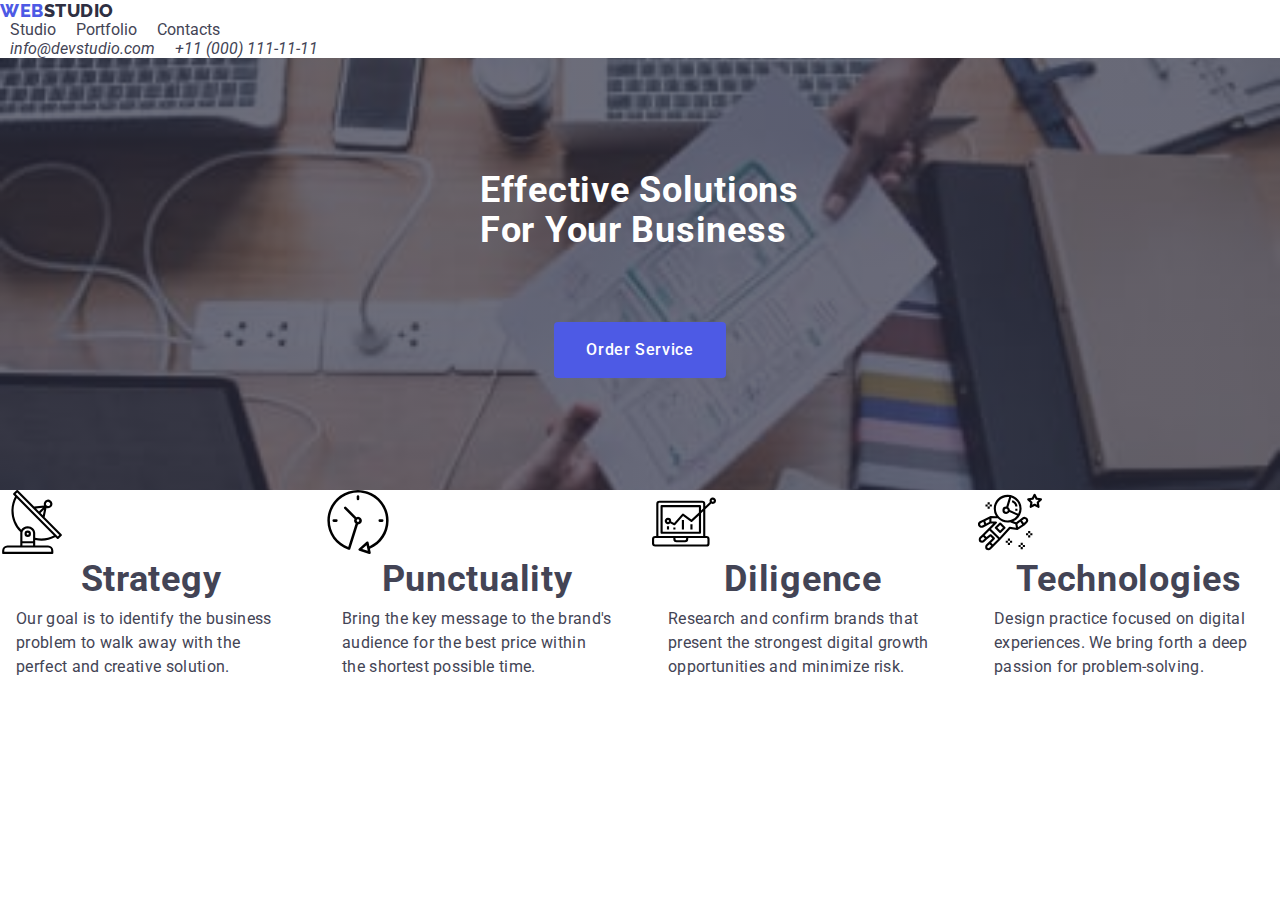
==== index.html @ 2fedc330 "done 2 sections + menu" ====
<!DOCTYPE html>
<html lang="en">
  <head>
    <meta charset="UTF-8" />
    <meta name="viewport" content="width=device-width, initial-scale=1.0" />
    <title>Web Studio</title>
    <link rel="preconnect" href="https://fonts.googleapis.com" />
    <link rel="preconnect" href="https://fonts.gstatic.com" crossorigin />
    <link
      href="https://fonts.googleapis.com/css2?family=Raleway:wght@800&family=Roboto:wght@400;500;700;900&display=swap"
      rel="stylesheet"
    />
    <link
      rel="stylesheet"
      href="https://cdn.jsdelivr.net/npm/modern-normalize@2.0.0/modern-normalize.min.css"
    />
    <link rel="stylesheet" href="./css/styles.css" />
  </head>
  <body>
    <!-- ###### -->
    <!-- HEADER -->
    <!-- ###### -->
    <header class="main-header">
      <div class="container header-container">
        <nav class="main-navigation">
          <a href="./index.html" class="logo link"
            >Web<span class="logo-black">Studio</span></a
          >
          <button
            class="menu-toggle js-open-menu burger-btn"
            aria-expanded="false"
            aria-controls="mobile-menu"
          >
            <svg
              width="24"
              height="24"
              fill="currentColor"
              viewBox="0 0 20 20"
              xmlns="http://www.w3.org/2000/svg"
            >
              <path
                fill-rule="evenodd"
                d="M3 5a1 1 0 011-1h12a1 1 0 110 2H4a1 1 0 01-1-1zM3 10a1 1 0 011-1h12a1 1 0 110 2H4a1 1 0 01-1-1zM3 15a1 1 0 011-1h12a1 1 0 110 2H4a1 1 0 01-1-1z"
                clip-rule="evenodd"
              ></path>
            </svg>
          </button>
          <ul class="list menu">
            <li>
              <a class="nav-item link p-style current-page" href="./index.html"
                >Studio</a
              >
            </li>
            <li>
              <a class="nav-item link p-style" href="./portfolio.html"
                >Portfolio</a
              >
            </li>
            <li><a class="nav-item link p-style" href="">Contacts</a></li>
          </ul>
        </nav>
        <address class="nav-address">
          <ul class="list p-style menu">
            <li>
              <a class="link address-item" href="mailto:info@devstudio.com"
                >info@devstudio.com</a
              >
            </li>
            <li>
              <a class="link address-item" href="tel:+110001111111"
                >+11 (000) 111-11-11</a
              >
            </li>
          </ul>
        </address>
      </div>
    </header>
    <!-- #### -->
    <!-- MAIN -->
    <!-- #### -->
    <main>
      <!-- ############ -->
      <!-- HERO SECTION -->
      <!-- ############ -->
      <section class="header-main hero">
        <div class="container">
          <h1 class="main-title">Effective Solutions for Your Business</h1>
          <button class="main-btn" type="button" data-modal-open>
            Order Service
          </button>
        </div>
      </section>
      <!-- ######### -->
      <!-- FEAUTURES -->
      <!-- ######### -->
      <section class="main-description">
        <div class="container">
          <h2 class="visually-hidden">Features</h2>
          <ul class="cards-main list">
            <li class="card-main">
              <div class="main-icon">
                <svg width="64" height="64">
                  <use href="./images/icons.svg#antenna"></use>
                </svg>
              </div>
              <h3 class="card-main-title">Strategy</h3>
              <p class="p-style card-main-description">
                Our goal is to identify the business problem to walk away with
                the perfect and creative solution.
              </p>
            </li>
            <li class="card-main">
              <div class="main-icon">
                <svg width="64" height="64">
                  <use href="./images/icons.svg#clock"></use>
                </svg>
              </div>
              <h3 class="card-main-title">Punctuality</h3>
              <p class="p-style card-main-description">
                Bring the key message to the brand's audience for the best price
                within the shortest possible time.
              </p>
            </li>
            <li class="card-main">
              <div class="main-icon">
                <svg width="64" height="64">
                  <use href="./images/icons.svg#diagram"></use>
                </svg>
              </div>
              <h3 class="card-main-title">Diligence</h3>
              <p class="p-style card-main-description">
                Research and confirm brands that present the strongest digital
                growth opportunities and minimize risk.
              </p>
            </li>
            <li class="card-main">
              <div class="main-icon">
                <svg width="64" height="64">
                  <use href="./images/icons.svg#astronaut"></use>
                </svg>
              </div>
              <h3 class="card-main-title">Technologies</h3>
              <p class="p-style card-main-description">
                Design practice focused on digital experiences. We bring forth a
                deep passion for problem-solving.
              </p>
            </li>
          </ul>
        </div>
      </section>
    </main>
    <!-- ###################### -->
    <!-- Burger menu for phones -->
    <!-- ###################### -->
    <div class="menu-container js-menu-container" id="mobile-menu">
      <button class="menu-toggle js-close-menu burger-close-btn">
        <svg
          fill="currentColor"
          viewBox="0 0 20 20"
          xmlns="http://www.w3.org/2000/svg"
          width="12"
          height="12"
        >
          <path
            fill-rule="evenodd"
            d="M4.293 4.293a1 1 0 011.414 0L10 8.586l4.293-4.293a1 1 0 111.414 1.414L11.414 10l4.293 4.293a1 1 0 01-1.414 1.414L10 11.414l-4.293 4.293a1 1 0 01-1.414-1.414L8.586 10 4.293 5.707a1 1 0 010-1.414z"
            clip-rule="evenodd"
          ></path>
        </svg>
      </button>
      <ul class="mobile-menu list">
        <li><a href="./index.html" class="link active menu-link">Studio</a></li>
        <li><a href="./portfolio.html" class="link menu-link">Portfolio</a></li>
        <li><a href="#" class="link menu-link">Contacts</a></li>
      </ul>
      <div class="menu-footer">
        <address class="menu-address">
          <ul class="list menu-address-list">
            <li>
              <a href="tel:+110001111111" class="link menu-address-phone"
                >+11 (000) 111-11-11</a
              >
            </li>
            <li>
              <a href="mailto:info@devstudio.com" class="link menu-address-mail"
                >info@devstudio.com</a
              >
            </li>
          </ul>
        </address>
        <ul class="list menu-icons-list">
          <li class="menu-icon-li">
            <a class="link menu-icon" href="#">
              <svg width="24" height="24" class="person-icon-svg">
                <use href="./images/icons.svg#instagram"></use>
              </svg>
            </a>
          </li>
          <li class="menu-icon-li">
            <a class="link menu-icon" href="#">
              <svg width="24" height="24" class="person-icon-svg">
                <use href="./images/icons.svg#twitter"></use>
              </svg>
            </a>
          </li>
          <li class="menu-icon-li">
            <a class="link menu-icon" href="#">
              <svg width="24" height="24" class="person-icon-svg">
                <use href="./images/icons.svg#facebook"></use>
              </svg>
            </a>
          </li>
          <li class="menu-icon-li">
            <a class="link menu-icon" href="#">
              <svg width="24" height="24" class="person-icon-svg">
                <use href="./images/icons.svg#linkedin"></use>
              </svg>
            </a>
          </li>
        </ul>
      </div>
    </div>
    <script src="./modal.js"></script>
    <script defer src="./menu.js"></script>
  </body>
</html>
---- css/styles.css ----
:root {
    --text: #434455;
    --modal-overlay: rgba(46, 47, 66, 0.40);
    --pressed-state: #404BBF;
    --dark: #2E2F42;
    --hero-background: rgba(46, 47, 66, 0.70);
    --primary-brand: #4D5AE5;
    --light: #F4F4FD;
    --accent: #E7E9FC;
    --white-background: #fff;
    --subtle-text: #8E8F99;
    --success: #31d0aa;
    --modal-background: #FCFCFC;
}

.visually-hidden {
    position: absolute;
    width: 1px;
    height: 1px;
    margin: -1px;
    border: 0;
    padding: 0;
    opacity: 0;
}

body {
    margin: 0;
    font-family: 'Roboto', sans-serif;
    color: var(--text);
    font-size: 16px;
    background-color: var(--banner-color);
}

img {
    display: block;
}

h1,
h2,
h3,
h4,
h5,
h6,
p,
ul {
    margin: 0;
}

ul {
    padding: 0;
}

.link {
    text-decoration: none;
    color: var(--text);
}

.logo {
    color: var(--primary-brand);
    font-family: 'Raleway', sans-serif;
    text-transform: uppercase;
    font-weight: 800;
    font-size: 18px;
    letter-spacing: 0.03em;
    line-height: 1.17;
    margin: 0;
    padding: 0;
}

.logo-black {
    color: var(--dark);
}

button {
    cursor: pointer;
    font-family: 'Roboto', sans-serif;
}

.list {
    list-style: none;
}

.main-navigation {
    @media screen and (max-width: 767px) {
        display: flex;
        justify-content: space-between;
        padding: 24px 16px;
        align-items: center;
    }
}

.burger-btn{
    margin: 0;
    padding: 0;
    border: none;
    background-color: inherit;
}

.menu {
    display: flex;
    padding: 0;
    margin: 0;
    list-style: none;
}

@media (max-width: 767px) {
    .menu {
        display: none;
    }
}

.menu .link {
    padding: 10px;
    color: inherit;
    text-decoration: none;
}

.menu .link:hover,
.menu .link:focus {
    text-decoration: underline;
}

.menu-toggle {
    min-height: 24px;
    min-width: 24px;
    display: flex;
    align-items: center;
    justify-content: center;

    margin: 0;
    padding: 0;
    background-color: transparent;
    cursor: pointer;
    border: none;
    border-radius: 50%;
    outline: none;
}

@media (min-width: 768px) {
    .menu-toggle {
        display: none;
    }
}


.menu-container {
    position: fixed;
    top: 0;
    left: 0;
    width: 100vw;
    height: 100vh;
    padding: 32px 32px 60px;
    background-color: var(--white-background);
    z-index: 999;

    transform: translateX(100%);
    transition: transform 250ms ease-in-out;

    display: flex;
    flex-direction: column;
    justify-content: space-between;
}

.menu-container.is-open {
    transform: translateX(0);
}

.menu-container .menu-toggle {
    position: absolute;
    top: 24px;
    right: 24px;
    border: 1px solid var(--accent);
    color: var(--dark);

    transition: fill 250ms cubic-bezier(0.4, 0, 0.2, 1), background-color 250ms cubic-bezier(0.4, 0, 0.2, 1);
}

.menu-container .menu-toggle:hover,
.menu-container .menu-toggle:focus {
    background-color: var(--pressed-state);
    color: var(--white-background);
}

.mobile-menu{
    margin-top: 32px;
    display: flex;
    flex-direction: column;
    gap: 40px;
}

.menu-link{
    color: var(--dark);
    font-size: 36px;
    font-weight: 700;
    line-height: 40px;
    letter-spacing: 0.72px;
    text-transform: capitalize;
    transition: color 250ms cubic-bezier(0.4, 0, 0.2, 1);
}

.menu-link:hover, .menu-link:focus{
    color: var(--pressed-state);
}

.active{
    color: var(--pressed-state);
}

.menu-address-phone{
    font-size: 36px;
    font-weight: 700;
    line-height: 40px;
    letter-spacing: 0.72;
    color: var(--primary-brand);
    display: block;
    margin-bottom: 40px;
    font-style: normal;
}

.menu-address-mail{
    display: block;
    font-size: 20px;
    margin-bottom: 48px;
    font-weight: 500;
    line-height: 24px;
    letter-spacing: 0.4px;
    font-style: normal;
}

.menu-icons-list {
    display: flex;
    justify-content: space-around;
}

.menu-icon {
    fill: var(--white-background);
    display: flex;
    align-items: center;
    justify-content: center;
    width: 40px;
    height: 40px;
    background-color: var(--primary-brand);
    border-radius: 50%;
    transition: background-color 250ms cubic-bezier(0.4, 0, 0.2, 1);

}

.menu-icon:hover,
.menu-icon:focus {
    background-color: var(--pressed-state);
}

.hero {
    background-color: var(--dark);
    background-size: cover;
    background-position: center;
    background-repeat: no-repeat;
    margin: 0 auto;
    padding-bottom: 112px;
    @media screen and (max-width: 767px) {
    margin-bottom: 96px;
    }
}

@media (min-device-pixel-ratio: 1),
(min-resolution: 96dpi),
(min-resolution: 1dppx) and (max-width: 767px) {
    .hero {
        background-image: linear-gradient(rgba(46, 47, 66, 0.7), rgba(46, 47, 66, 0.7)), url(../images/mobile-bg@1x.jpg);
    }
}

@media (min-device-pixel-ratio: 2),
(min-resolution: 192dpi),
(min-resolution: 2dppx) and (max-width: 767px){
    .hero {
        background-image: linear-gradient(rgba(46, 47, 66, 0.7), rgba(46, 47, 66, 0.7)), url(../images/mobile-bg@2x.jpg);
    }
}

.main-title {
    padding-top: 112px;
    color: var(--white-background);
    max-width: 320px;
    margin: 0 auto;
    font-size: 36px;
    text-transform: capitalize;
    margin-bottom: 72px;
    line-height: 40px;
    letter-spacing: 0.72px;
}

.main-btn {
    color: var(--white-background);
    background-color: var(--primary-brand);
    border: none;
    font-family: 'Roboto', sans-serif;
    font-weight: 500;
    font-size: 16px;
    line-height: 1.5;
    letter-spacing: 0.04em;
    box-sizing: border-box;
    padding: 16px 32px;
    border-radius: 4px;
    display: block;
    margin: 0 auto;
    min-width: 169px;
    transition: background-color 250ms cubic-bezier(0.4, 0, 0.2, 1);
}

@media screen and (max-width: 767px) {
    .main-icon{
        display: none;
    }
}

.cards-main {
    display: flex;
    justify-content: space-between;
    gap: 24px;
    flex-wrap: wrap;
    @media screen and (max-width: 767px) {
        gap: 72px;
    }
}

.card-main {
    @media screen and (min-width: 768px) {

    display: flex;
    flex-direction: column;
    width: calc((100% - 72px) / 4);
    }
}

.card-main-title {
    font-size: 36px;
    font-weight: 700;
    line-height: 40px;
    letter-spacing: 0.72px;
    text-transform: capitalize;
    text-align: center;
    color: var(--banner-bg);
    margin: 0 0 8px;
}

.main-description {
    @media screen and (max-width: 767px) {
    margin: 0 auto 96px;
    }
}

.card-main-description {
    padding: 0 16px;
    margin: 0 auto;
    font-size: 16px;
    line-height: 24px;
    letter-spacing: 0.32px;
}
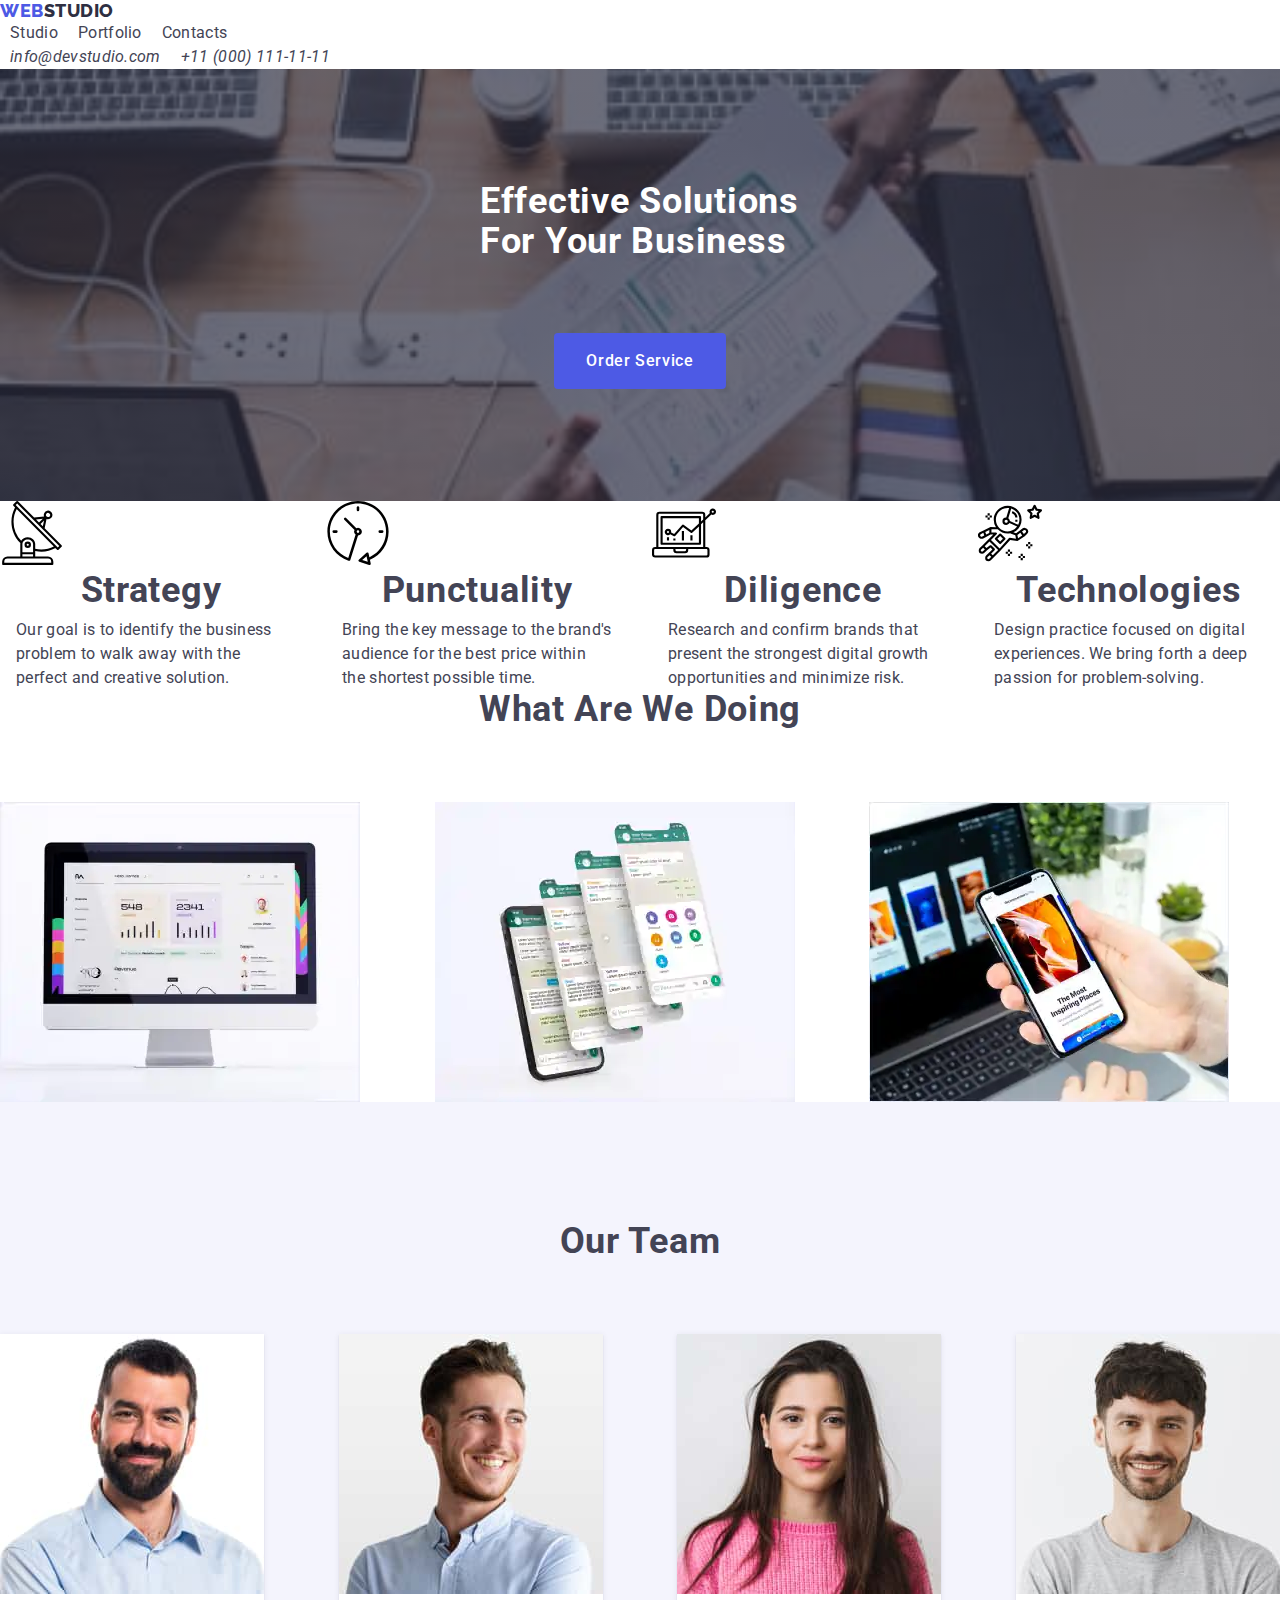
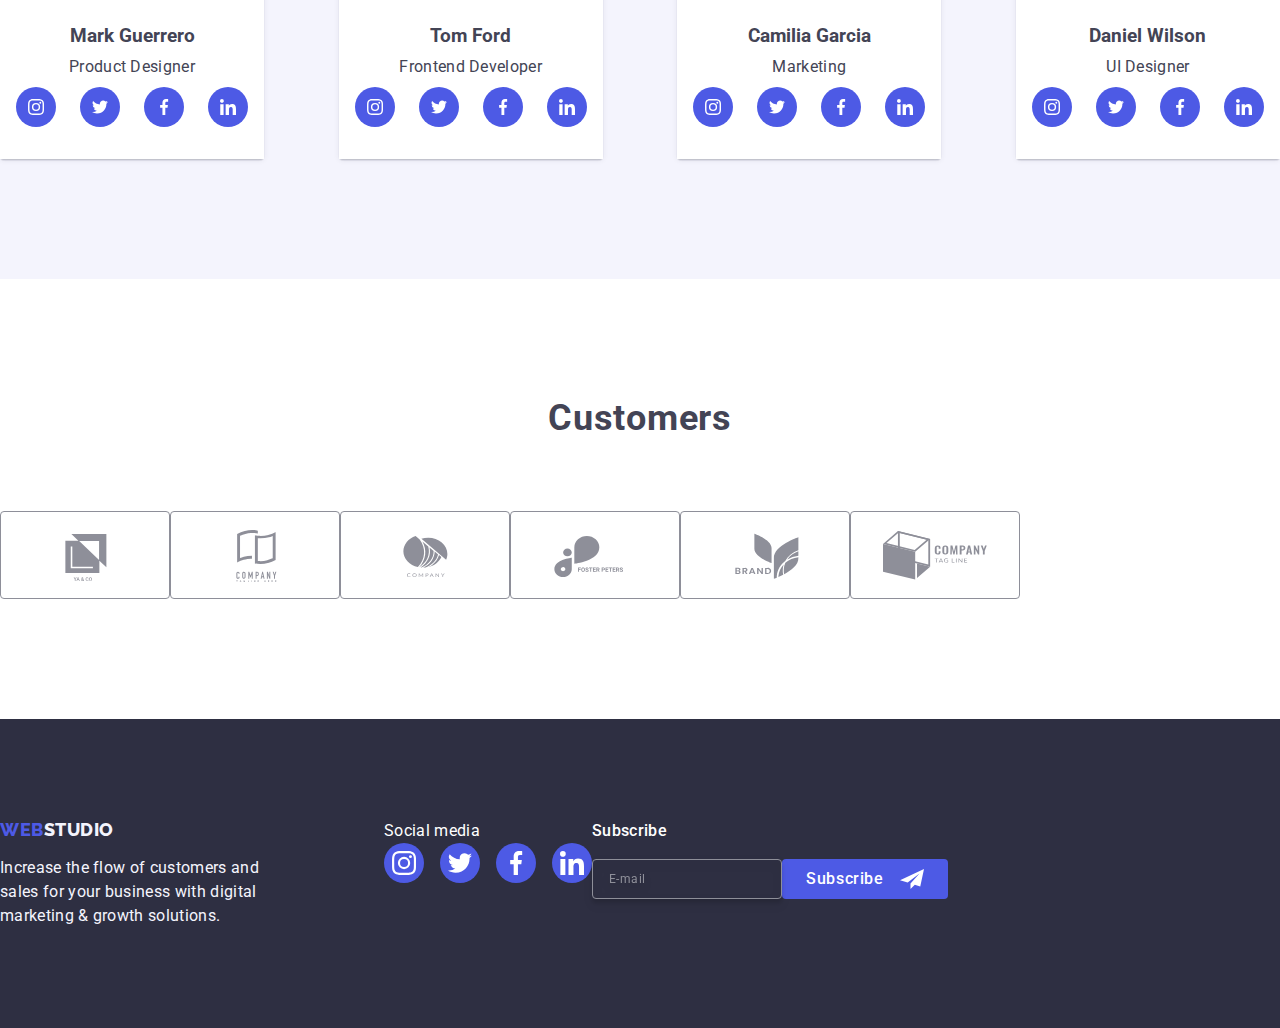
==== commit 9dd73ef9: "have done mobile version without modal" ====
--- a/index.html
+++ b/index.html
@@ -148,7 +148,308 @@
           </ul>
         </div>
       </section>
+
+      <section class="main-work">
+        <div class="container">
+          <h2 class="title-main">What are we doing</h2>
+          <ul class="doing-images list">
+            <li class="doing-image">
+              <img src="./images/img1.jpg" alt="desktop" width="360" />
+            </li>
+            <li class="doing-image">
+              <img src="./images/img2.jpg" alt="phone" width="360" />
+            </li>
+            <li class="doing-image">
+              <img
+                src="./images/img3.jpg"
+                alt="phone connected with desktop"
+                width="360"
+              />
+            </li>
+          </ul>
+        </div>
+      </section>
+      <!-- ###################### -->
+      <!-- ######TEAM CARDS###### -->
+      <!-- ###################### -->
+      <section class="main-team">
+        <div class="container">
+          <h2 class="title-main">Our Team</h2>
+          <ul class="list person-cards">
+            <li class="person-card">
+              <img src="./images/person1.jpg" alt="Mark Guerrero" width="264" />
+              <div class="person-container">
+                <h3 class="person-title card-title">Mark Guerrero</h3>
+                <p class="p-style">Product Designer</p>
+                <ul class="list icons-list">
+                  <li class="person-icon-li">
+                    <a class="link person-icon" href="#">
+                      <svg width="16" height="16" class="person-icon-svg">
+                        <use href="./images/icons.svg#instagram"></use>
+                      </svg>
+                    </a>
+                  </li>
+                  <li class="person-icon-li">
+                    <a class="link person-icon" href="#">
+                      <svg width="16" height="16" class="person-icon-svg">
+                        <use href="./images/icons.svg#twitter"></use>
+                      </svg>
+                    </a>
+                  </li>
+                  <li class="person-icon-li">
+                    <a class="link person-icon" href="#">
+                      <svg width="16" height="16" class="person-icon-svg">
+                        <use href="./images/icons.svg#facebook"></use>
+                      </svg>
+                    </a>
+                  </li>
+                  <li class="person-icon-li">
+                    <a class="link person-icon" href="#">
+                      <svg width="16" height="16" class="person-icon-svg">
+                        <use href="./images/icons.svg#linkedin"></use>
+                      </svg>
+                    </a>
+                  </li>
+                </ul>
+              </div>
+            </li>
+            <li class="person-card">
+              <img src="./images/person2.jpg" alt="Tom Ford" width="264" />
+              <div class="person-container">
+                <h3 class="person-title card-title">Tom Ford</h3>
+                <p class="p-style">Frontend Developer</p>
+                <ul class="list icons-list">
+                  <li class="person-icon-li">
+                    <a class="link person-icon" href="#">
+                      <svg width="16" height="16" class="person-icon-svg">
+                        <use href="./images/icons.svg#instagram"></use>
+                      </svg>
+                    </a>
+                  </li>
+                  <li class="person-icon-li">
+                    <a class="link person-icon" href="#">
+                      <svg width="16" height="16" class="person-icon-svg">
+                        <use href="./images/icons.svg#twitter"></use>
+                      </svg>
+                    </a>
+                  </li>
+                  <li class="person-icon-li">
+                    <a class="link person-icon" href="#">
+                      <svg width="16" height="16" class="person-icon-svg">
+                        <use href="./images/icons.svg#facebook"></use>
+                      </svg>
+                    </a>
+                  </li>
+                  <li class="person-icon-li">
+                    <a class="link person-icon" href="#">
+                      <svg width="16" height="16" class="person-icon-svg">
+                        <use href="./images/icons.svg#linkedin"></use>
+                      </svg>
+                    </a>
+                  </li>
+                </ul>
+              </div>
+            </li>
+            <li class="person-card">
+              <img src="./images/person3.jpg" alt="Camila Garcia" width="264" />
+              <div class="person-container">
+                <h3 class="person-title card-title">Camilia Garcia</h3>
+                <p class="p-style">Marketing</p>
+                <ul class="list icons-list">
+                  <li class="person-icon-li">
+                    <a class="link person-icon" href="#">
+                      <svg width="16" height="16" class="person-icon-svg">
+                        <use href="./images/icons.svg#instagram"></use>
+                      </svg>
+                    </a>
+                  </li>
+                  <li class="person-icon-li">
+                    <a class="link person-icon" href="#">
+                      <svg width="16" height="16" class="person-icon-svg">
+                        <use href="./images/icons.svg#twitter"></use>
+                      </svg>
+                    </a>
+                  </li>
+                  <li class="person-icon-li">
+                    <a class="link person-icon" href="#">
+                      <svg width="16" height="16" class="person-icon-svg">
+                        <use href="./images/icons.svg#facebook"></use>
+                      </svg>
+                    </a>
+                  </li>
+                  <li class="person-icon-li">
+                    <a class="link person-icon" href="#">
+                      <svg width="16" height="16" class="person-icon-svg">
+                        <use href="./images/icons.svg#linkedin"></use>
+                      </svg>
+                    </a>
+                  </li>
+                </ul>
+              </div>
+            </li>
+            <li class="person-card">
+              <img src="./images/person4.jpg" alt="Daniel Wilson" width="264" />
+              <div class="person-container">
+                <h3 class="person-title card-title">Daniel Wilson</h3>
+                <p class="p-style">UI Designer</p>
+                <ul class="list icons-list">
+                  <li class="person-icon-li">
+                    <a class="link person-icon" href="#">
+                      <svg width="16" height="16" class="person-icon-svg">
+                        <use href="./images/icons.svg#instagram"></use>
+                      </svg>
+                    </a>
+                  </li>
+                  <li class="person-icon-li">
+                    <a class="link person-icon" href="#">
+                      <svg width="16" height="16" class="person-icon-svg">
+                        <use href="./images/icons.svg#twitter"></use>
+                      </svg>
+                    </a>
+                  </li>
+                  <li class="person-icon-li">
+                    <a class="link person-icon" href="#">
+                      <svg width="16" height="16" class="person-icon-svg">
+                        <use href="./images/icons.svg#facebook"></use>
+                      </svg>
+                    </a>
+                  </li>
+                  <li class="person-icon-li">
+                    <a class="link person-icon" href="#">
+                      <svg width="16" height="16" class="person-icon-svg">
+                        <use href="./images/icons.svg#linkedin"></use>
+                      </svg>
+                    </a>
+                  </li>
+                </ul>
+              </div>
+            </li>
+          </ul>
+        </div>
+      </section>
+      <!-- ###################### -->
+      <!-- ######CUSTOMERS####### -->
+      <!-- ###################### -->
+      <section class="customers">
+        <div class="container">
+          <h2 class="title-main">Customers</h2>
+          <ul class="list customers-list">
+            <li class="customers-container">
+              <a class="link customers-icon-link" href="#">
+                <svg class="customers-svg" width="104" height="56">
+                  <use href="./images/icons.svg#logo1"></use>
+                </svg>
+              </a>
+            </li>
+            <li class="customers-container">
+              <a class="link customers-icon-link" href="#">
+                <svg class="customers-svg" width="104" height="56">
+                  <use href="./images/icons.svg#logo2"></use>
+                </svg>
+              </a>
+            </li>
+            <li class="customers-container">
+              <a class="link customers-icon-link" href="#">
+                <svg class="customers-svg" width="104" height="56">
+                  <use href="./images/icons.svg#logo3"></use>
+                </svg>
+              </a>
+            </li>
+            <li class="customers-container">
+              <a class="link customers-icon-link" href="#">
+                <svg class="customers-svg" width="104" height="56">
+                  <use href="./images/icons.svg#logo4"></use>
+                </svg>
+              </a>
+            </li>
+            <li class="customers-container">
+              <a class="link customers-icon-link" href="#">
+                <svg class="customers-svg" width="104" height="56">
+                  <use href="./images/icons.svg#logo5"></use>
+                </svg>
+              </a>
+            </li>
+            <li class="customers-container">
+              <a class="link customers-icon-link" href="#">
+                <svg class="customers-svg" width="104" height="56">
+                  <use href="./images/icons.svg#logo6"></use>
+                </svg>
+              </a>
+            </li>
+          </ul>
+        </div>
+      </section>
     </main>
+    <!-- ###################### -->
+    <!-- ########FOOTER######## -->
+    <!-- ###################### -->
+    <footer>
+      <div class="container">
+        <div class="footer-logo-container">
+          <a href="./index.html" class="footer-link logo"
+            >Web<span class="logo-white">Studio</span></a
+          >
+          <p class="footer-description p-style">
+            Increase the flow of customers and sales for your business with
+            digital marketing & growth solutions.
+          </p>
+        </div>
+        <div class="footer-social-media-container">
+          <p class="p-style">Social media</p>
+          <ul class="list social-media-list">
+            <li class="social-media-item">
+              <a class="social-media-icon-link" href="#">
+                <svg class="social-media-icon-svg" width="24" height="24">
+                  <use href="./images/icons.svg#instagram"></use>
+                </svg>
+              </a>
+            </li>
+            <li class="social-media-item">
+              <a class="social-media-icon-link" href="#">
+                <svg class="social-media-icon-svg" width="24" height="24">
+                  <use href="./images/icons.svg#twitter"></use>
+                </svg>
+              </a>
+            </li>
+            <li class="social-media-item">
+              <a class="social-media-icon-link" href="#">
+                <svg class="social-media-icon-svg" width="24" height="24">
+                  <use href="./images/icons.svg#facebook"></use>
+                </svg>
+              </a>
+            </li>
+            <li class="social-media-item">
+              <a class="social-media-icon-link" href="#">
+                <svg class="social-media-icon-svg" width="24" height="24">
+                  <use href="./images/icons.svg#linkedin"></use>
+                </svg>
+              </a>
+            </li>
+          </ul>
+        </div>
+        <div class="subscribe-container">
+          <p class="p-style subscribe-title">Subscribe</p>
+          <form name="subscribe-form" class="subscribe-form">
+            <label class="subscribe-label">
+              <input
+                name="subscribe-mail"
+                id="subscribe"
+                type="email"
+                placeholder="E-mail"
+                class="subscribe-field"
+                required
+              />
+            </label>
+            <button type="submit" class="subscribe-button">
+              Subscribe
+              <svg class="subscribe-icon" width="24" height="24">
+                <use href="./images/icons.svg#subscription"></use>
+              </svg>
+            </button>
+          </form>
+        </div>
+      </div>
+    </footer>
     <!-- ###################### -->
     <!-- Burger menu for phones -->
     <!-- ###################### -->
--- a/css/styles.css
+++ b/css/styles.css
@@ -340,8 +340,8 @@
     letter-spacing: 0.72px;
     text-transform: capitalize;
     text-align: center;
-    color: var(--banner-bg);
     margin: 0 0 8px;
+    font-variant: var(--dark);
 }
 
 .main-description {
@@ -356,4 +356,340 @@
     font-size: 16px;
     line-height: 24px;
     letter-spacing: 0.32px;
+}
+
+.main-work{
+    @media screen and (max-width: 767px) {
+        display: none;
+    }
+}
+
+.doing-images {
+    display: flex;
+    gap: 24px;
+    justify-content: space-between;
+}
+
+.doing-image {
+    width: calc((100% - 48px) / 3);
+}
+
+.main-team {
+    background-color: var(--light);
+    padding: 120px 0;
+}
+
+.title-main {
+    font-weight: 700;
+    font-size: 36px;
+    line-height: 1.11;
+    text-align: center;
+    letter-spacing: 0.02em;
+    text-transform: capitalize;
+    margin: 0 0 72px;
+}
+
+.person-cards {
+    display: flex;
+    justify-content: space-between;
+    @media screen and (max-width: 428px) {
+        justify-content: center;
+        gap: 72px;
+    }
+    /* gap: 24px; */
+    flex-wrap: wrap;
+}
+
+.person-card {
+    display: flex;
+    flex-direction: column;
+    @media screen and (max-width: 428px){
+    width: 264px;
+    }
+    /* width: calc((100% - 72px) / 4); */
+    border-radius: 0 0 4px 4px;
+    box-shadow: 0px 1px 6px rgba(46, 47, 66, 0.08), 0px 1px 1px rgba(46, 47, 66, 0.16), 0px 2px 1px rgba(46, 47, 66, 0.08);
+}
+
+.person-container {
+    padding: 32px 16px;
+    background-color: var(--white-background);
+}
+
+.person-title {
+    text-align: center;
+    margin-bottom: 8px;
+}
+
+.person-card p {
+    text-align: center;
+    margin-bottom: 8px;
+}
+
+.person-icon {
+    display: flex;
+    align-items: center;
+    justify-content: center;
+    width: 40px;
+    height: 40px;
+    background-color: var(--primary-brand);
+    border-radius: 50%;
+    padding: 12px;
+    transition: background-color 250ms cubic-bezier(0.4, 0, 0.2, 1);
+
+}
+
+.icons-list {
+    display: flex;
+    justify-content: center;
+    gap: 24px;
+}
+
+.person-icon:hover,
+.person-icon:focus {
+    background-color: var(--pressed-state);
+}
+
+.person-icon-svg {
+    fill: var(--white-background);
+}
+
+.customers {
+    padding: 120px 0;
+}
+
+.customers-list {
+    display: flex;
+    @media screen and (max-width: 428px) {
+        justify-content: space-around;
+        gap: 72px 16px;
+    }
+    flex-wrap: wrap;
+    /* gap: 24px; */
+}
+
+.customers-container {
+    @media screen and (max-width: 428px) {
+        width: calc((100% - 48px) / 2);
+    }
+    /* width: calc((100% - 120px) / 6); */
+    height: 88px;
+}
+
+.customers-icon-link {
+    height: 88px;
+    width: 100%;
+    height: 100%;
+    border: 1px solid var(--subtle-text);
+    border-radius: 4px;
+    padding: 16px 32px;
+    display: flex;
+    align-items: center;
+    justify-content: center;
+    color: var(--subtle-text);
+    transition: border-color 250ms cubic-bezier(0.4, 0, 0.2, 1), color 250ms cubic-bezier(0.4, 0, 0.2, 1);
+    ;
+}
+
+.customers-icon-link:hover,
+.customers-icon-link:focus {
+    color: var(--pressed-state);
+    border: 1px solid var(--pressed-state);
+}
+
+.customers-icon-link svg {
+    width: 104px;
+    height: 56px;
+    fill: currentColor;
+}
+
+footer {
+    background-color: var(--dark);
+    padding: 100px 0;
+
+}
+
+footer .container {
+    color: var(--white-background);
+    display: flex;
+    @media screen and (max-width: 428px) {
+        flex-direction: column;
+        align-items: center;
+        gap: 72px;
+    }
+}
+
+.footer-link {
+    display: inline-block;
+    margin-bottom: 16px;
+    text-decoration: none;
+}
+
+.footer-description {
+    color: var(--light);
+    max-width: 264px;
+    padding: 0;
+    margin: 0;
+}
+
+.logo-white {
+    color: var(--light);
+    display: inline-block;
+}
+
+.footer-logo-container {
+    margin-right: 120px;
+    @media screen and (max-width: 428px) {
+        display: flex;
+        flex-direction: column;
+        align-items: center;
+        margin: 0 auto;
+    }
+}
+
+.social-media-list {
+    display: flex;
+    gap: 16px;
+    color: var(--banner-color);
+}
+
+.social-media-item {
+    width: 40px;
+    height: 40px;
+}
+
+.social-media-icon-link {
+    display: flex;
+    align-items: center;
+    justify-content: center;
+    width: 100%;
+    height: 100%;
+    background-color: var(--primary-brand);
+    border-radius: 50%;
+    padding: 8px;
+    transition: background-color 250ms cubic-bezier(0.4, 0, 0.2, 1);
+}
+
+.social-media-icon-link:hover,
+.social-media-icon-link:focus {
+    background-color: var(--success);
+}
+
+.social-media-icon-svg {
+    fill: var(--white-background);
+}
+
+.footer-social-media-container p {
+    @media screen and (max-width: 428px) {
+        text-align: center;
+        font-weight: 400;
+        margin-bottom: 16px;
+    }
+}
+
+.p-style {
+    line-height: 1.5;
+    letter-spacing: 0.02em;
+}
+
+.subscribe-container {
+    /* margin-left: 80px; */
+    @media screen and (max-width: 428px) {
+            width: 100%;
+            display: flex;
+            flex-direction: column;
+            align-items: center;
+            padding-left: 15px;
+            padding-right: 15px;
+        }
+}
+
+.subscribe-title {
+    display: inline-block;
+    margin-bottom: 16px;
+    font-weight: 500;
+}
+
+.subscribe-form {
+    display: flex;
+    /* gap: 24px; */
+    @media screen and (max-width: 428px) {
+        width: 100%;
+        gap: 16px;
+        flex-direction: column;
+        align-items: center;
+    }
+}
+
+.subscribe-label{
+    @media screen and (max-width: 428px) {
+            width: 100%;
+        }
+}
+
+.subscribe-field {
+    background-color: transparent;
+    border: 1px solid var(--subtle-text);
+    padding: 8px 16px;
+    border-radius: 4px;
+    box-shadow: 0px 4px 4px 0px rgba(0, 0, 0, 0.15);
+    height: 40px;
+    line-height: 1.5;
+    filter: drop-shadow(0px 4px 4px rgba(0, 0, 0, 0.15));
+    @media screen and (max-width: 428px) {
+            width: 100%;
+        }
+}
+
+.subscribe-field,
+.subscribe-field::placeholder {
+    color: var(--subtle-text);
+    font-size: 12px;
+    line-height: 1.5;
+    letter-spacing: 0.48px;
+}
+
+.subscribe-button {
+    min-width: 165px;
+    height: 40px;
+    display: flex;
+    justify-content: center;
+    align-items: center;
+    padding: 8px 24px;
+    background-color: var(--primary-brand);
+    border-radius: 4px;
+    color: var(--white-background);
+
+    font-weight: 500;
+    line-height: 1.5;
+    letter-spacing: 0.04em;
+    border: none;
+
+    transition: background-color 250ms cubic-bezier(0.4, 0, 0.2, 1);
+}
+
+.subscribe-button:hover,
+.subscribe-button:focus {
+    background-color: var(--pressed-state);
+}
+
+.subscribe-button-flexcontainer {
+    display: flex;
+    align-items: center;
+}
+
+.subscribe-button-title {
+    margin-right: 16px;
+    font-size: 16px;
+}
+
+.subscribe-icon {
+    display: inline-block;
+    width: 24px;
+    height: 24px;
+    background-image: url(../images/subscribe-icon.svg);
+    background-position: center;
+    background-size: cover;
+    margin-left: 16px;
+    fill: var(--white-background);
 }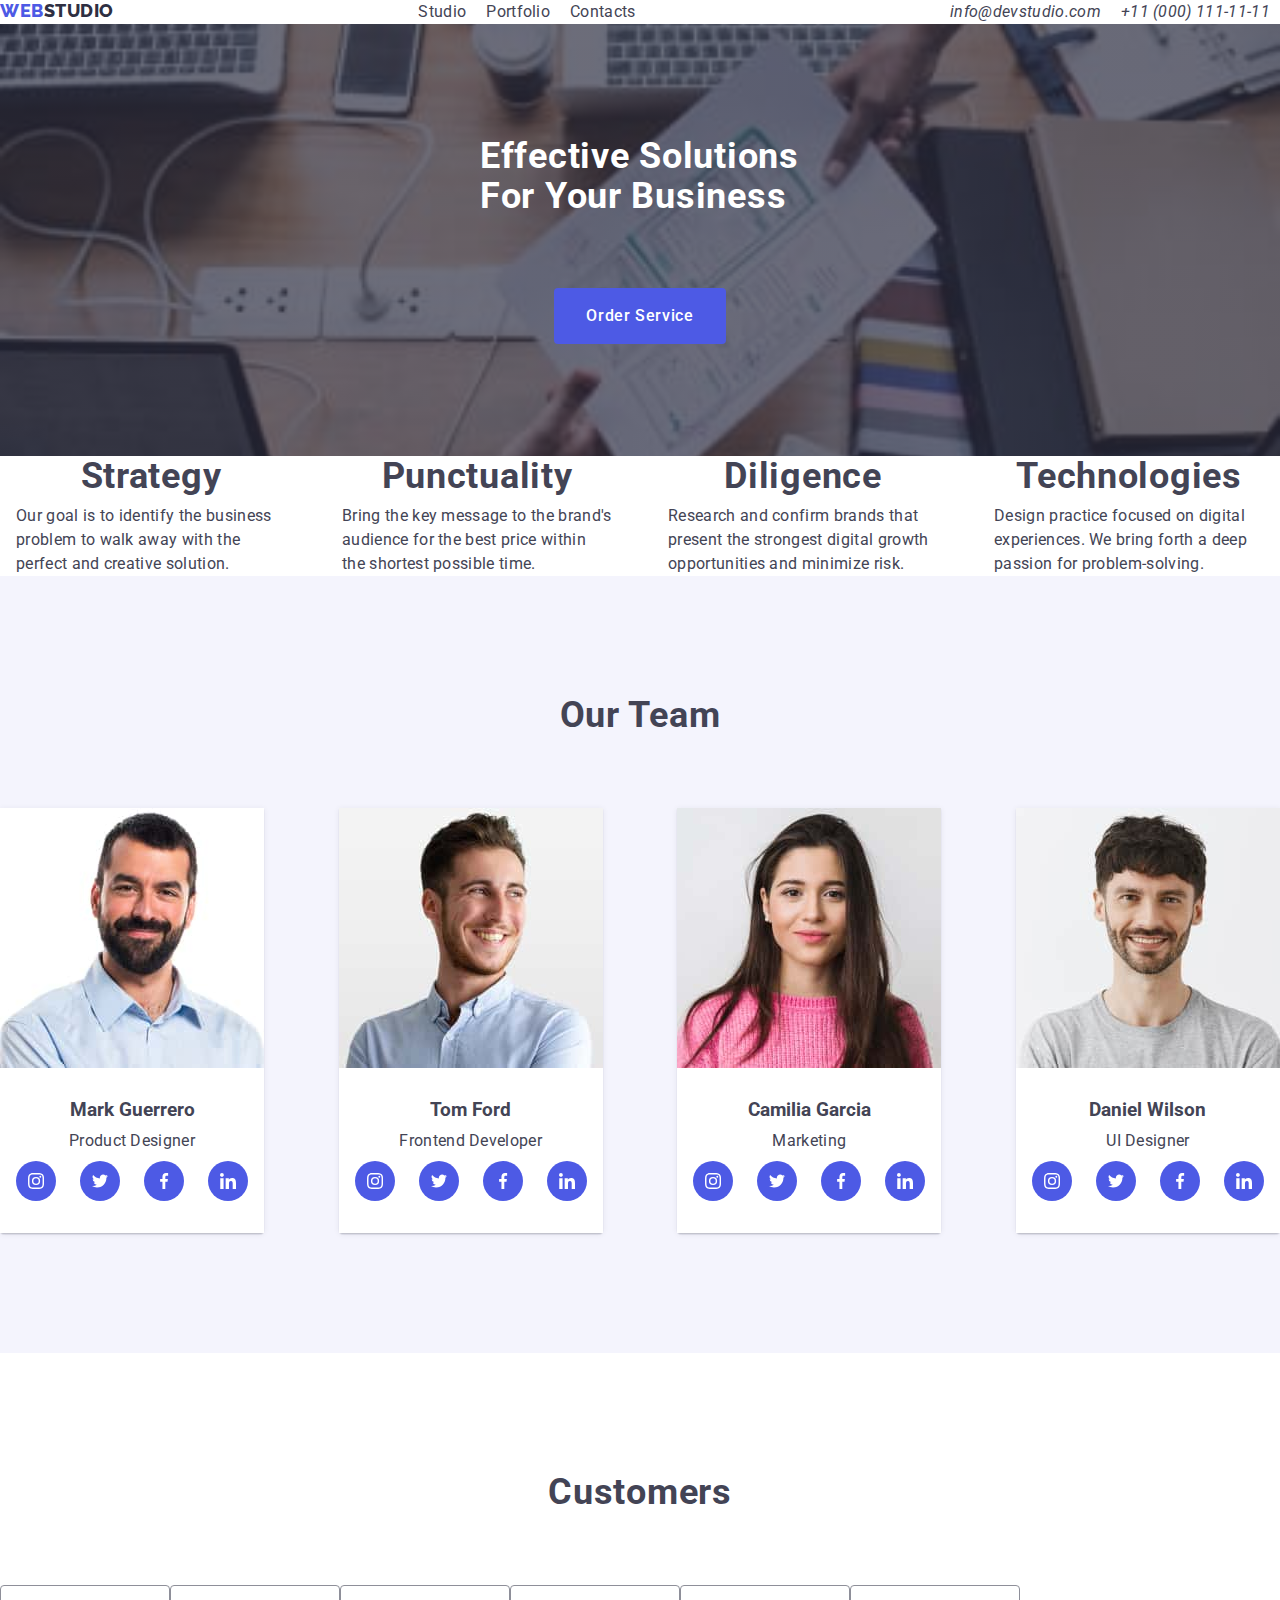
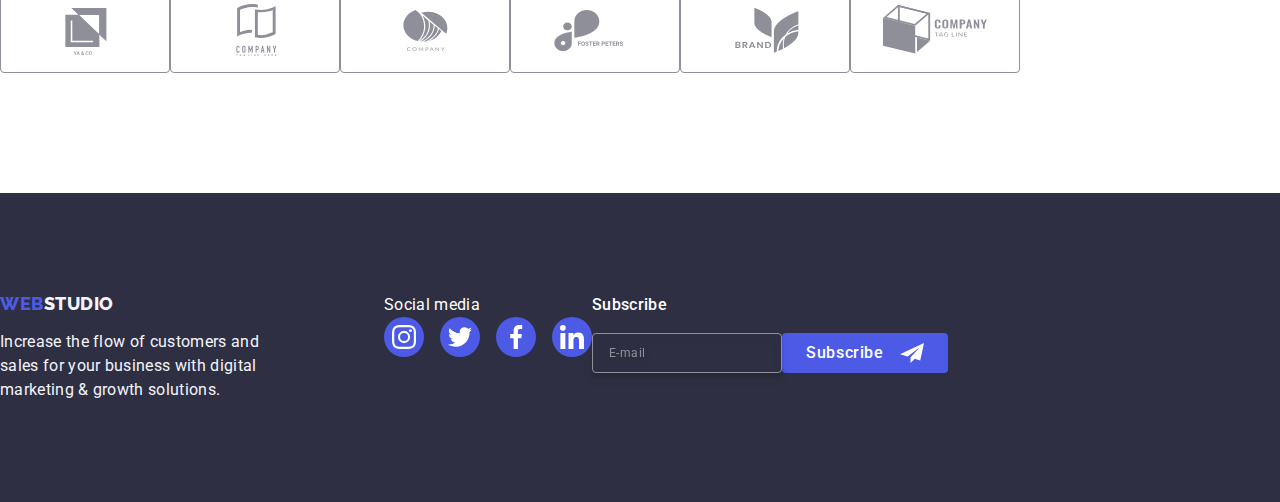
==== commit 6db75f3e: "done phone version" ====
--- a/index.html
+++ b/index.html
@@ -22,10 +22,26 @@
     <!-- ###### -->
     <header class="main-header">
       <div class="container header-container">
+        <a href="./index.html" class="logo link" id="not-mobile-logo"
+          >Web<span class="logo-black">Studio</span></a
+        >
         <nav class="main-navigation">
-          <a href="./index.html" class="logo link"
+          <a href="./index.html" class="logo link" id="mobile-logo"
             >Web<span class="logo-black">Studio</span></a
           >
+          <ul class="list menu">
+            <li>
+              <a class="nav-item link p-style current-page" href="./index.html"
+                >Studio</a
+              >
+            </li>
+            <li>
+              <a class="nav-item link p-style" href="./portfolio.html"
+                >Portfolio</a
+              >
+            </li>
+            <li><a class="nav-item link p-style" href="">Contacts</a></li>
+          </ul>
           <button
             class="menu-toggle js-open-menu burger-btn"
             aria-expanded="false"
@@ -45,19 +61,6 @@
               ></path>
             </svg>
           </button>
-          <ul class="list menu">
-            <li>
-              <a class="nav-item link p-style current-page" href="./index.html"
-                >Studio</a
-              >
-            </li>
-            <li>
-              <a class="nav-item link p-style" href="./portfolio.html"
-                >Portfolio</a
-              >
-            </li>
-            <li><a class="nav-item link p-style" href="">Contacts</a></li>
-          </ul>
         </nav>
         <address class="nav-address">
           <ul class="list p-style menu">
@@ -148,7 +151,9 @@
           </ul>
         </div>
       </section>
-
+      <!-- ###################### -->
+      <!-- ###WHAT ARE WE DOING## -->
+      <!-- ###################### -->
       <section class="main-work">
         <div class="container">
           <h2 class="title-main">What are we doing</h2>
@@ -521,6 +526,104 @@
         </ul>
       </div>
     </div>
+    <!-- ###################### -->
+    <!-- #####Modal window##### -->
+    <!-- ###################### -->
+    <div class="backdrop is-hidden" data-modal>
+      <div class="modal">
+        <button class="modal-escape" type="button" data-modal-close>
+          <svg class="close-modal-icon" width="8" height="8">
+            <use href="./images/icons.svg#close-modal"></use>
+          </svg>
+        </button>
+        <p class="modal-title">Leave your contacts and we will call you back</p>
+        <form action="call-back">
+          <div class="call-back-container">
+            <label
+              for="user-name"
+              class="modal-input-container p-style modal-input-description"
+              >Name</label
+            >
+            <div class="modal-input-container">
+              <input
+                class="modal-input"
+                type="text"
+                name="user-name"
+                id="user-name"
+              />
+              <svg width="18" height="24" class="modal-icon-name">
+                <use href="./images/icons.svg#modal-name-icon"></use>
+              </svg>
+            </div>
+          </div>
+          <div class="call-back-container">
+            <label
+              for="tel"
+              class="modal-input-container p-style modal-input-description"
+              >Phone</label
+            >
+            <div class="modal-input-container">
+              <input class="modal-input" type="tel" name="tel" id="tel" />
+              <svg width="18" height="24" class="modal-icon-name">
+                <use href="./images/icons.svg#modal-phone-icon"></use>
+              </svg>
+            </div>
+          </div>
+          <div class="call-back-container">
+            <label
+              for="email"
+              class="modal-input-container p-style modal-input-description"
+              >Email</label
+            >
+            <div class="modal-input-container">
+              <input class="modal-input" type="email" name="email" id="email" />
+              <svg width="18" height="24" class="modal-icon-name">
+                <use href="./images/icons.svg#modal-mail-icon"></use>
+              </svg>
+            </div>
+          </div>
+          <div class="call-back-container textarea-container">
+            <label
+              for="user-comment"
+              class="modal-input-container p-style modal-input-description"
+              >Comment</label
+            >
+            <textarea
+              class="modal-input modal-textinput"
+              name="user-comment"
+              cols="30"
+              rows="10"
+              placeholder="Text input"
+              id="user-comment"
+            ></textarea>
+          </div>
+          <div class="callback-container modal-checkbox-container">
+            <input
+              class="modal-checkbox-input visually-hidden"
+              type="checkbox"
+              id="user-privacy"
+              name="user-privacy"
+              value="true"
+              required
+            />
+            <label class="modal-checkbox" for="user-privacy">
+              <span class="modal-checkbox-icon">
+                <svg width="10" height="8" class="modal-checkbox-image">
+                  <use href="./images/icons.svg#checkbox"></use>
+                </svg>
+              </span>
+              I accept the terms and conditions of the<a
+                class="modal-link"
+                href="#"
+                >Privacy Policy</a
+              >
+            </label>
+          </div>
+
+          <button class="modal-submit-button" type="submit">Send</button>
+        </form>
+      </div>
+    </div>
     <script src="./modal.js"></script>
     <script defer src="./menu.js"></script>
   </body>
--- a/css/styles.css
+++ b/css/styles.css
@@ -80,13 +80,28 @@
     list-style: none;
 }
 
-.main-navigation {
-    @media screen and (max-width: 767px) {
-        display: flex;
-        justify-content: space-between;
-        padding: 24px 16px;
-        align-items: center;
-    }
+.main-header {
+        @media screen and (max-width: 768px) {
+            padding: 24px 16px;
+            }
+    box-shadow: 0px 2px 1px rgba(46, 47, 66, 0.08), 0px 1px 1px rgba(46, 47, 66, 0.16), 0px 1px 6px rgba(46, 47, 66, 0.08);
+}
+
+.header-container {
+    display: flex;
+    justify-content: space-between;
+}
+
+#not-mobile-logo{
+        @media screen and (max-width: 428px) {
+        display: none;
+            }
+}
+
+#mobile-logo{
+            @media screen and (min-width: 429px) {
+                    display: none;
+                }
 }
 
 .burger-btn{
@@ -103,7 +118,7 @@
     list-style: none;
 }
 
-@media (max-width: 767px) {
+@media (max-width: 428px) {
     .menu {
         display: none;
     }
@@ -136,7 +151,7 @@
     outline: none;
 }
 
-@media (min-width: 768px) {
+@media (min-width: 429px) {
     .menu-toggle {
         display: none;
     }
@@ -259,6 +274,7 @@
     padding-bottom: 112px;
     @media screen and (max-width: 767px) {
     margin-bottom: 96px;
+    overflow: hidden;
     }
 }
 
@@ -288,6 +304,14 @@
     margin-bottom: 72px;
     line-height: 40px;
     letter-spacing: 0.72px;
+}
+
+.main-navigation{
+    @media screen and (max-width: 428px) {
+        width: 100%;
+        display: flex;
+        justify-content: space-between;
+    }
 }
 
 .main-btn {
@@ -308,7 +332,7 @@
     transition: background-color 250ms cubic-bezier(0.4, 0, 0.2, 1);
 }
 
-@media screen and (max-width: 767px) {
+@media screen and (max-width: 1439px) {
     .main-icon{
         display: none;
     }
@@ -359,7 +383,7 @@
 }
 
 .main-work{
-    @media screen and (max-width: 767px) {
+    @media screen and (max-width: 1439px) {
         display: none;
     }
 }
@@ -596,25 +620,22 @@
     /* margin-left: 80px; */
     @media screen and (max-width: 428px) {
             width: 100%;
-            display: flex;
-            flex-direction: column;
-            align-items: center;
-            padding-left: 15px;
-            padding-right: 15px;
         }
 }
 
 .subscribe-title {
-    display: inline-block;
+    /* display: inline-block; */
     margin-bottom: 16px;
     font-weight: 500;
+    @media screen and (max-width: 428px) {
+        text-align: center;
+        }
 }
 
 .subscribe-form {
     display: flex;
     /* gap: 24px; */
     @media screen and (max-width: 428px) {
-        width: 100%;
         gap: 16px;
         flex-direction: column;
         align-items: center;
@@ -623,7 +644,8 @@
 
 .subscribe-label{
     @media screen and (max-width: 428px) {
-            width: 100%;
+            display: inline-block;
+            width: calc(100% - 30px);
         }
 }
 
@@ -692,4 +714,238 @@
     background-size: cover;
     margin-left: 16px;
     fill: var(--white-background);
+}
+
+/* MODAL WINDOW */
+
+.backdrop {
+    position: fixed;
+    top: 0;
+    left: 0;
+    width: 100%;
+    height: 100%;
+    background-color: #2E2F4266;
+    transition: opacity 250ms cubic-bezier(0.4, 0, 0.2, 1), visibility 250ms cubic-bezier(0.4, 0, 0.2, 1);
+        @media screen and (max-width: 428px) {
+                padding-top: 96px;
+            }
+}
+
+.backdrop.is-hidden {
+    opacity: 0;
+    pointer-events: none;
+    visibility: hidden;
+}
+
+.modal {
+    /* max-width: 408px; */
+    min-height: 584px; 
+    background-color: #FCFCFC;
+    box-shadow: 0px 1px 1px rgba(0, 0, 0, 0.14), 0px 1px 3px rgba(0, 0, 0, 0.12), 0px 2px 1px rgba(0, 0, 0, 0.2);
+    border-radius: 4px;
+
+    position: absolute;
+    top: 50%;
+    left: 50%;
+    transform: translate(-50%, -50%);
+    padding: 72px 24px 24px 24px;
+
+    transition: transform 250ms cubic-bezier(0.4, 0, 0.2, 1);
+
+        @media screen and (max-width: 428px) {
+            min-width: calc( 100vw - 18px * 2);
+        }
+}
+
+.modal-escape {
+    border: 1px solid rgba(0, 0, 0, 0.1);
+    border-radius: 50%;
+    background-color: var(--accent);
+    width: 24px;
+    height: 24px;
+    padding: 0;
+
+    display: flex;
+    align-items: center;
+    justify-content: center;
+
+
+    position: absolute;
+    right: 24px;
+    top: 24px;
+
+    transition: background-color 250ms cubic-bezier(0.4, 0, 0.2, 1), border 250ms cubic-bezier(0.4, 0, 0.2, 1);
+}
+
+.modal-escape:hover,
+.modal-escape:focus {
+    background-color: var(--pressed-state);
+    border: none;
+}
+
+.close-modal-icon {
+    fill: var(--dark);
+    transition: fill 250ms cubic-bezier(0.4, 0, 0.2, 1);
+}
+
+.modal-escape:hover .close-modal-icon,
+.modal-escape:focus .close-modal-icon {
+    fill: var(--white-background);
+}
+
+.modal-title {
+    margin: 0 0 16px;
+    text-align: center;
+    color: var(--dark);
+    font-size: 16px;
+    font-weight: 500;
+    line-height: 24px;
+    letter-spacing: 0.32px;
+}
+
+.modal-input-description {
+    margin-bottom: 4px;
+    font-size: 12px;
+    line-height: 14px;
+    letter-spacing: 0.48px;
+    color: var(--subtle-text);
+}
+
+.modal-input-container {
+    position: relative;
+    display: block;
+    margin-bottom: 4px;
+    line-height: 1.17;
+}
+
+.modal-input {
+    height: 40px;
+    width: 100%;
+    border-radius: 4px;
+    border: 1px solid rgba(46, 47, 66, 0.40);
+    padding: 8px 38px;
+    background-color: transparent;
+    outline: transparent;
+    transition: border-color 250ms cubic-bezier(0.4, 0, 0.2, 1);
+}
+
+.modal-icon-name {
+    position: absolute;
+    top: 50%;
+    left: 16px;
+    transform: translateY(-50%);
+}
+
+.modal-input:focus,
+.modal-input:hover {
+    border: 1px solid var(--primary-brand);
+}
+
+svg[class*=modal-icon-] {
+    transition: fill 250ms cubic-bezier(0.4, 0, 0.2, 1);
+}
+
+.modal-input:focus+[class*=modal-icon-],
+.modal-input:hover+[class*=modal-icon-] {
+    fill: var(--primary-brand);
+}
+
+.modal-textinput,
+.modal-textinput::placeholder {
+    font-size: 12px;
+    line-height: 1.17;
+    letter-spacing: 0.48px;
+    color: rgba(46, 47, 66, 0.4);
+    ;
+
+}
+
+.modal-textinput {
+    height: 120px;
+    padding: 8px 16px;
+    resize: none;
+}
+
+.modal-input-textcontainer {
+    margin-bottom: 16px;
+    display: block;
+}
+
+.modal-checkbox-container {
+    margin-bottom: 24px;
+}
+
+.modal-checkbox {
+    font-size: 12px;
+    line-height: 1.17;
+    letter-spacing: 0.04em;
+    color: var(--dark);
+}
+
+.modal-checkbox-icon {
+    display: inline-flex;
+    width: 16px;
+    height: 16px;
+    border: 1px solid rgba(46, 47, 66, 0.40);
+    border-radius: 2px;
+    margin-right: 8px;
+    transition: background-color 250ms cubic-bezier(0.4, 0, 0.2, 1), border 250ms cubic-bezier(0.4, 0, 0.2, 1), fill 250ms cubic-bezier(0.4, 0, 0.2, 1);
+    align-items: center;
+    justify-content: center;
+    fill: transparent;
+    color: currentColor;
+    background-color: transparent;
+}
+
+.modal-checkbox-description {
+    display: inline;
+    color: var(--light);
+    font-size: 12px;
+    line-height: 14px;
+    letter-spacing: 0.48px;
+}
+
+.modal-checkbox-input:checked+.modal-checkbox .modal-checkbox-icon {
+    border: none;
+    fill: var(--light);
+    background-color: var(--pressed-state);
+}
+
+.modal-link {
+    color: var(--primary-brand);
+    text-decoration: underline;
+    display: inline-block;
+    margin-left: 3px;
+}
+
+.modal-submit-button {
+    box-shadow: 0px 4px 4px 0px rgba(0, 0, 0, 0.15);
+    min-width: 169px;
+    height: 56px;
+    outline: 0;
+    border: none;
+    border-radius: 4px;
+    display: block;
+    padding: 16px 32px;
+    font-size: 16px;
+    color: var(--white-background);
+    font-weight: 500;
+    line-height: 24px;
+    letter-spacing: 0.64px;
+    margin: 0 auto;
+    background-color: var(--primary-brand);
+    transition: background-color 250ms cubic-bezier(0.4, 0, 0.2, 1);
+}
+
+.modal-submit-button:hover,
+.modal-submit-button:focus {
+    background-color: var(--pressed-state);
+}
+
+.call-back-container {
+    margin-bottom: 8px;
+}
+
+.textarea-container {
+    margin-bottom: 16px;
 }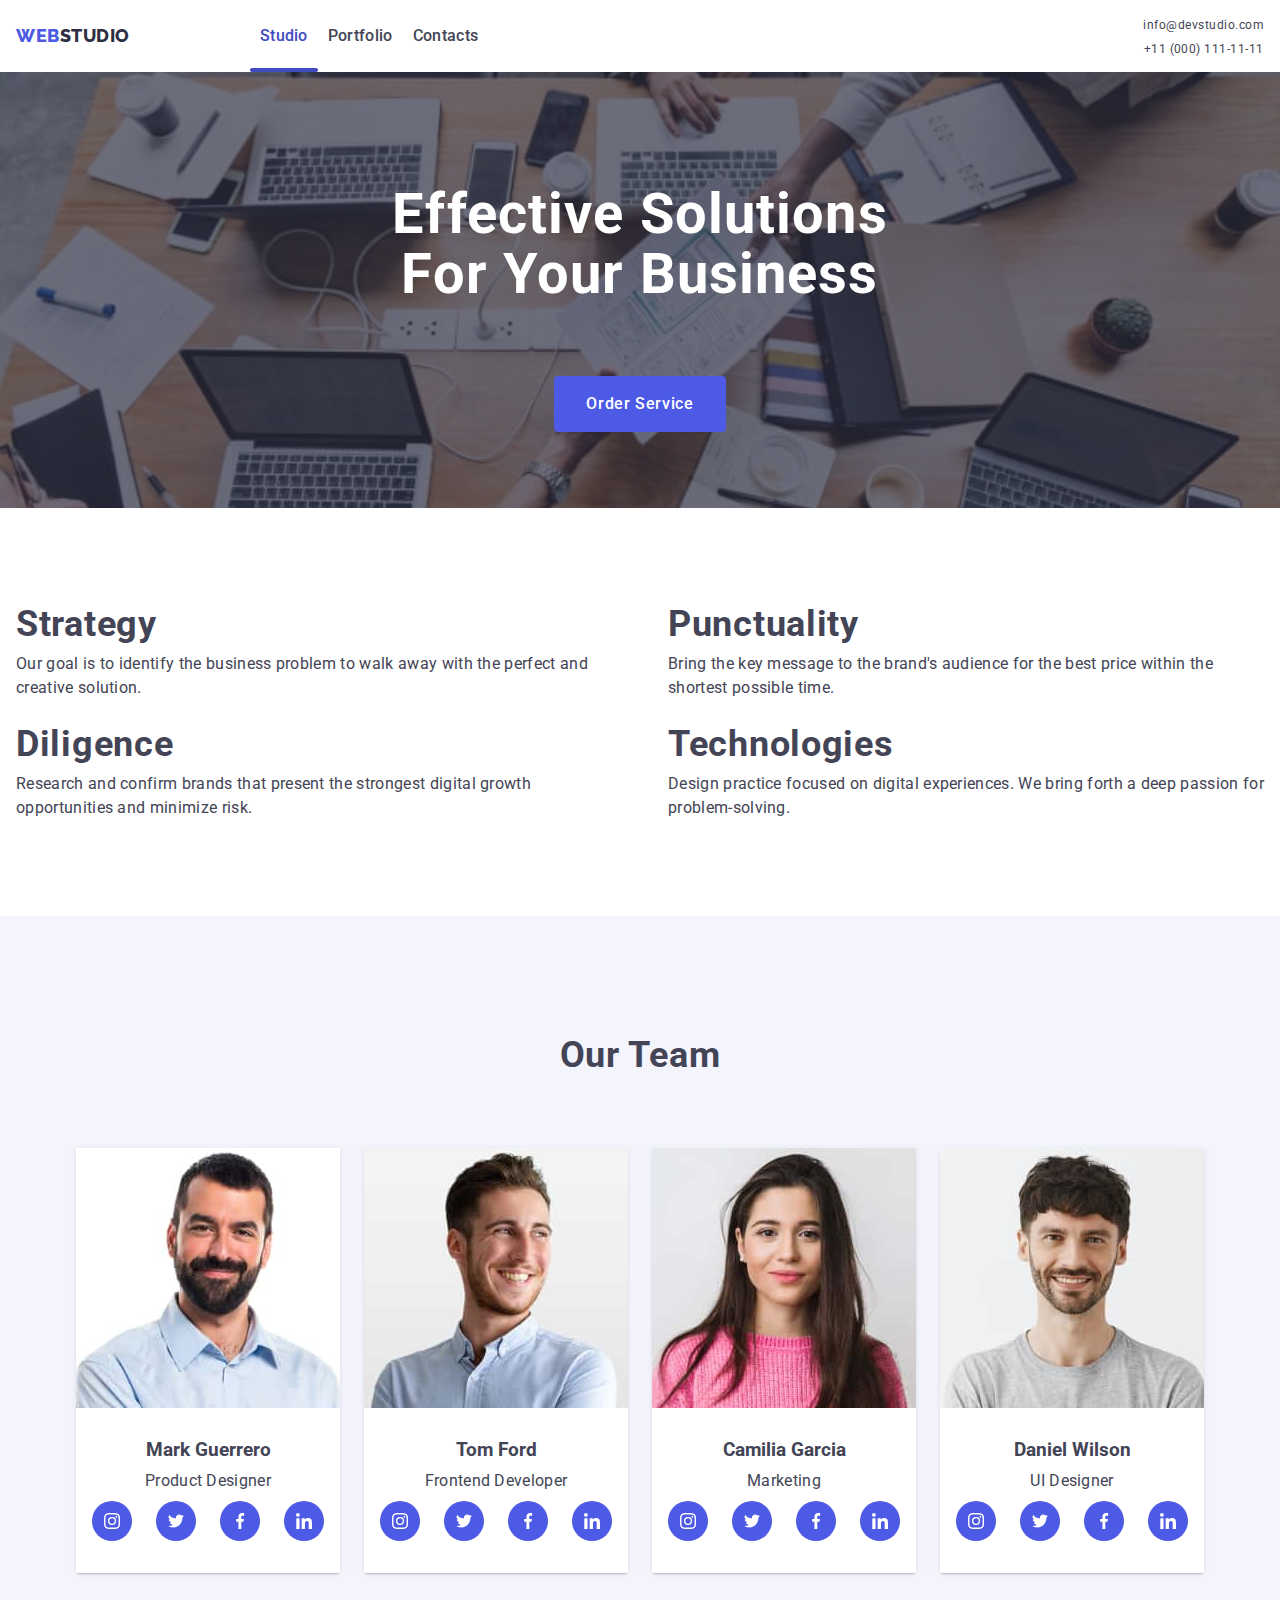
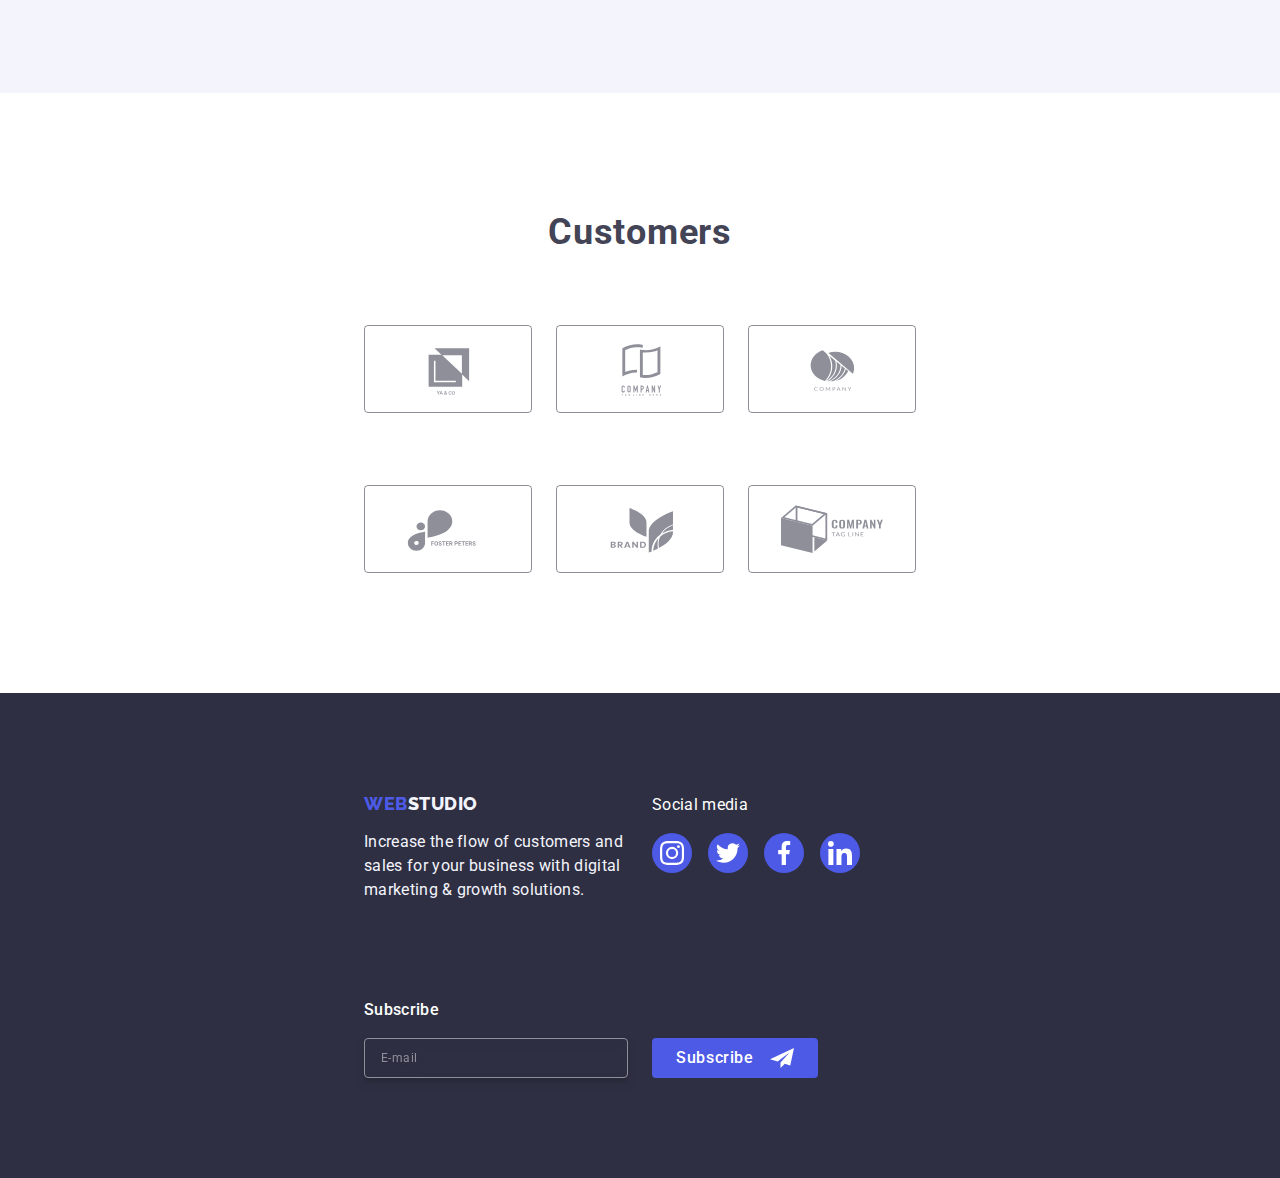
==== commit 94db3640: "have done tablet version" ====
--- a/index.html
+++ b/index.html
@@ -22,11 +22,8 @@
     <!-- ###### -->
     <header class="main-header">
       <div class="container header-container">
-        <a href="./index.html" class="logo link" id="not-mobile-logo"
-          >Web<span class="logo-black">Studio</span></a
-        >
         <nav class="main-navigation">
-          <a href="./index.html" class="logo link" id="mobile-logo"
+          <a href="./index.html" class="logo link"
             >Web<span class="logo-black">Studio</span></a
           >
           <ul class="list menu">
@@ -63,7 +60,7 @@
           </button>
         </nav>
         <address class="nav-address">
-          <ul class="list p-style menu">
+          <ul class="list p-style nav-address-list">
             <li>
               <a class="link address-item" href="mailto:info@devstudio.com"
                 >info@devstudio.com</a
--- a/css/styles.css
+++ b/css/styles.css
@@ -65,6 +65,10 @@
     line-height: 1.17;
     margin: 0;
     padding: 0;
+
+    @media screen and (min-width: 768px) {
+        margin-right: 120px;
+        }
 }
 
 .logo-black {
@@ -81,27 +85,19 @@
 }
 
 .main-header {
-        @media screen and (max-width: 768px) {
+        @media screen and (max-width: 767px) {
             padding: 24px 16px;
             }
+        @media screen and (min-width: 768px) {
+            max-height: 72px;
+        }
     box-shadow: 0px 2px 1px rgba(46, 47, 66, 0.08), 0px 1px 1px rgba(46, 47, 66, 0.16), 0px 1px 6px rgba(46, 47, 66, 0.08);
 }
 
 .header-container {
     display: flex;
     justify-content: space-between;
-}
-
-#not-mobile-logo{
-        @media screen and (max-width: 428px) {
-        display: none;
-            }
-}
-
-#mobile-logo{
-            @media screen and (min-width: 429px) {
-                    display: none;
-                }
+    align-items: center;
 }
 
 .burger-btn{
@@ -118,7 +114,7 @@
     list-style: none;
 }
 
-@media (max-width: 428px) {
+@media (max-width: 767px) {
     .menu {
         display: none;
     }
@@ -151,7 +147,7 @@
     outline: none;
 }
 
-@media (min-width: 429px) {
+@media (min-width: 768px) {
     .menu-toggle {
         display: none;
     }
@@ -270,10 +266,9 @@
     background-size: cover;
     background-position: center;
     background-repeat: no-repeat;
-    margin: 0 auto;
+    margin: 0 auto 96px;
     padding-bottom: 112px;
     @media screen and (max-width: 767px) {
-    margin-bottom: 96px;
     overflow: hidden;
     }
 }
@@ -286,6 +281,15 @@
     }
 }
 
+@media (min-device-pixel-ratio: 1),
+(min-resolution: 96dpi),
+(min-resolution: 1dppx) and (min-width: 768px) and (max-width: 1439px) {
+    .hero {
+        background-image: linear-gradient(rgba(46, 47, 66, 0.7), rgba(46, 47, 66, 0.7)), url(../images/tablet-bg@1x.jpg);
+        height: 436px;
+    }
+}
+
 @media (min-device-pixel-ratio: 2),
 (min-resolution: 192dpi),
 (min-resolution: 2dppx) and (max-width: 767px){
@@ -294,24 +298,105 @@
     }
 }
 
+@media (min-device-pixel-ratio: 2),
+(min-resolution: 192dpi),
+(min-resolution: 2dppx) and (min-width: 768px) and (max-width: 1439px) {
+    .hero {
+        background-image: linear-gradient(rgba(46, 47, 66, 0.7), rgba(46, 47, 66, 0.7)), url(../images/tablet-bg@2x.jpg);
+        height: 436px;
+    }
+}
+
 .main-title {
     padding-top: 112px;
     color: var(--white-background);
-    max-width: 320px;
     margin: 0 auto;
-    font-size: 36px;
     text-transform: capitalize;
+    font-weight: 700;
     margin-bottom: 72px;
-    line-height: 40px;
-    letter-spacing: 0.72px;
+    @media screen and (max-width: 767px) {
+        font-size: 36px;
+        max-width: 320px;
+        line-height: 40px;
+        letter-spacing: 0.72px;
+        }
+    
+    @media screen and (min-width: 768px) {
+        max-width: 496px;
+        font-size: 56px;
+        text-align: center;
+        line-height: 60px;
+        letter-spacing: 1.12px;
+    }
 }
 
 .main-navigation{
-    @media screen and (max-width: 428px) {
+    @media screen and (max-width: 767px) {
         width: 100%;
         display: flex;
         justify-content: space-between;
     }
+    @media screen and (min-width: 768px) {
+        display: flex;
+        justify-content: center;
+        align-items: center;
+        margin-right: 121px;
+        padding: 24px 16px;
+    }
+}
+
+.nav-item {
+    font-weight: 500;
+    color: var(--light);
+    padding: 24px 0;
+    position: relative;
+    transition: color 250ms cubic-bezier(0.4, 0, 0.2, 1);
+}
+
+.address-item {
+    font-size: 12px;
+    font-weight: 400;
+    line-height: 14px;
+    letter-spacing: 0.48px;
+    transition: color 250ms cubic-bezier(0.4, 0, 0.2, 1);
+}
+
+.nav-item:hover,
+.nav-item:focus,
+.address-item:focus,
+.address-item:hover {
+    color: var(--pressed-state);
+}
+
+.main-navigation .menu .current-page {
+    color: var(--pressed-state);
+}
+
+.nav-item.current-page::after {
+    content: "";
+    width: 100%;
+    height: 4px;
+    border-radius: 2px;
+    background-color: var(--pressed-state);
+    position: absolute;
+    bottom: -17px;
+    left: 0;
+}
+
+.nav-address {
+    font-style: normal;
+    @media screen and (max-width: 767px) {
+                display: none;
+        }
+    @media screen and (min-width: 768px) {
+        margin-right: 16px;
+    }
+}
+
+.nav-address-list{
+    display: flex;
+    flex-direction: column;
+    align-items: center;
 }
 
 .main-btn {
@@ -352,8 +437,12 @@
     @media screen and (min-width: 768px) {
 
     display: flex;
-    flex-direction: column;
-    width: calc((100% - 72px) / 4);
+    flex-direction: row;
+    flex-wrap: wrap;
+    width: calc((100% - 56px) / 2);
+    }
+    @media screen and (max-width: 767px) {
+        width: 100%;
     }
 }
 
@@ -369,17 +458,22 @@
 }
 
 .main-description {
-    @media screen and (max-width: 767px) {
+    @media screen and (max-width: 1439px) {
     margin: 0 auto 96px;
     }
+    @media screen and (min-width: 768px) and (max-width: 1439px) {
+    padding: 0 16px;
+    }
 }
 
 .card-main-description {
-    padding: 0 16px;
     margin: 0 auto;
     font-size: 16px;
     line-height: 24px;
     letter-spacing: 0.32px;
+    @media screen and (max-width: 767px) {
+        text-align: center;
+    }
 }
 
 .main-work{
@@ -416,10 +510,14 @@
 .person-cards {
     display: flex;
     justify-content: space-between;
-    @media screen and (max-width: 428px) {
+    @media screen and (max-width: 767px) {
         justify-content: center;
         gap: 72px;
     }
+    @media screen and (min-width: 768px) and (max-width: 1439px) {
+        justify-content: center;
+        gap: 64px 24px;
+    }
     /* gap: 24px; */
     flex-wrap: wrap;
 }
@@ -427,7 +525,7 @@
 .person-card {
     display: flex;
     flex-direction: column;
-    @media screen and (max-width: 428px){
+    @media screen and (max-width: 767px){
     width: 264px;
     }
     /* width: calc((100% - 72px) / 4); */
@@ -484,24 +582,40 @@
 
 .customers-list {
     display: flex;
-    @media screen and (max-width: 428px) {
-        justify-content: space-around;
-        gap: 72px 16px;
+    @media screen and (max-width: 767px) {
+        width: calc(100vw - 32px);
+        margin: 0 auto;
     }
     flex-wrap: wrap;
-    /* gap: 24px; */
+    @media screen and (min-width: 768px) and (max-width: 1439px) {
+        justify-content: center;
+        width: calc(168px * 3 + 48px);
+        margin: 0 auto;
+        gap: 72px 24px;
+    }
+}
+
+@media screen and (max-width: 767px) {
+.customers-container:nth-child(2n+1) {
+    margin-right: 16px;
+}
+.customers-container:nth-child(-n + 4){
+    margin-bottom: 72px;
+    }
 }
 
 .customers-container {
-    @media screen and (max-width: 428px) {
-        width: calc((100% - 48px) / 2);
+    @media screen and (max-width: 767px) {
+        width: calc((100vw - 48px) / 2);
+    }
+    @media screen and (min-width: 768px) and (max-width: 1439px) {
+        width: 168px;
     }
     /* width: calc((100% - 120px) / 6); */
     height: 88px;
 }
 
 .customers-icon-link {
-    height: 88px;
     width: 100%;
     height: 100%;
     border: 1px solid var(--subtle-text);
@@ -536,10 +650,16 @@
 footer .container {
     color: var(--white-background);
     display: flex;
-    @media screen and (max-width: 428px) {
+    @media screen and (max-width: 767px) {
         flex-direction: column;
         align-items: center;
         gap: 72px;
+    }
+    @media screen and (min-width: 768px) and (max-width: 1439px) {
+        gap: 24px;
+        flex-wrap: wrap;
+        max-width: calc(168px * 3 + 48px);
+        margin: 0 auto;
     }
 }
 
@@ -561,13 +681,21 @@
     display: inline-block;
 }
 
+.footer-social-media-container p{
+    @media screen and (min-width: 768px) and (max-width: 1439px) {
+        margin-bottom: 16px;
+        }
+}
+
 .footer-logo-container {
-    margin-right: 120px;
-    @media screen and (max-width: 428px) {
+    @media screen and (max-width: 767px) {
         display: flex;
         flex-direction: column;
         align-items: center;
         margin: 0 auto;
+    }
+    @media screen and (min-width: 768px) and (max-width: 1439px) {
+        margin-bottom: 72px;
     }
 }
 
@@ -604,7 +732,7 @@
 }
 
 .footer-social-media-container p {
-    @media screen and (max-width: 428px) {
+    @media screen and (max-width: 767px) {
         text-align: center;
         font-weight: 400;
         margin-bottom: 16px;
@@ -618,7 +746,7 @@
 
 .subscribe-container {
     /* margin-left: 80px; */
-    @media screen and (max-width: 428px) {
+    @media screen and (max-width: 767px) {
             width: 100%;
         }
 }
@@ -627,7 +755,7 @@
     /* display: inline-block; */
     margin-bottom: 16px;
     font-weight: 500;
-    @media screen and (max-width: 428px) {
+    @media screen and (max-width: 767px) {
         text-align: center;
         }
 }
@@ -635,7 +763,7 @@
 .subscribe-form {
     display: flex;
     /* gap: 24px; */
-    @media screen and (max-width: 428px) {
+    @media screen and (max-width: 767px) {
         gap: 16px;
         flex-direction: column;
         align-items: center;
@@ -643,7 +771,7 @@
 }
 
 .subscribe-label{
-    @media screen and (max-width: 428px) {
+    @media screen and (max-width: 767px) {
             display: inline-block;
             width: calc(100% - 30px);
         }
@@ -658,9 +786,13 @@
     height: 40px;
     line-height: 1.5;
     filter: drop-shadow(0px 4px 4px rgba(0, 0, 0, 0.15));
-    @media screen and (max-width: 428px) {
+    @media screen and (max-width: 767px) {
             width: 100%;
         }
+    @media screen and (min-width: 768px) and (max-width: 1439px) {
+        width: 264px;
+        margin-right: 24px;
+    }
 }
 
 .subscribe-field,
@@ -726,7 +858,7 @@
     height: 100%;
     background-color: #2E2F4266;
     transition: opacity 250ms cubic-bezier(0.4, 0, 0.2, 1), visibility 250ms cubic-bezier(0.4, 0, 0.2, 1);
-        @media screen and (max-width: 428px) {
+        @media screen and (max-width: 767px) {
                 padding-top: 96px;
             }
 }
@@ -752,7 +884,7 @@
 
     transition: transform 250ms cubic-bezier(0.4, 0, 0.2, 1);
 
-        @media screen and (max-width: 428px) {
+        @media screen and (max-width: 767px) {
             min-width: calc( 100vw - 18px * 2);
         }
 }
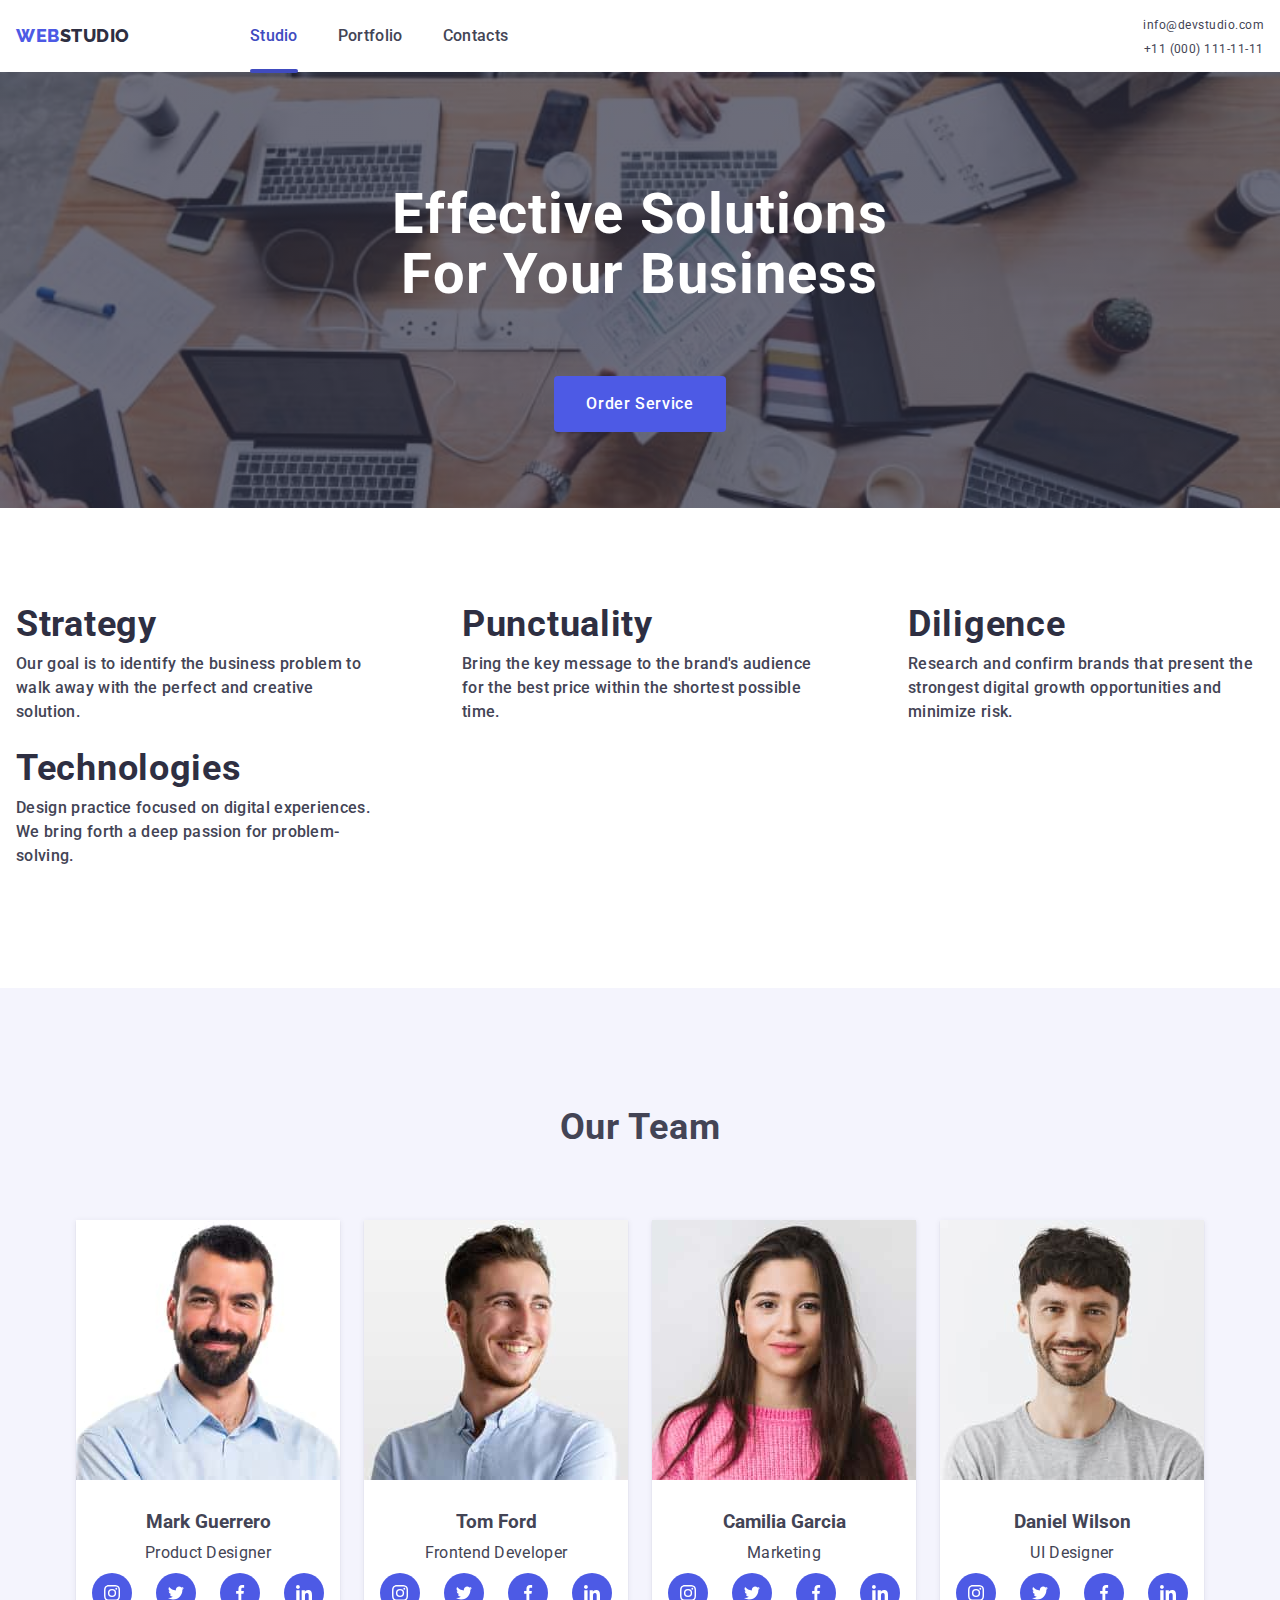
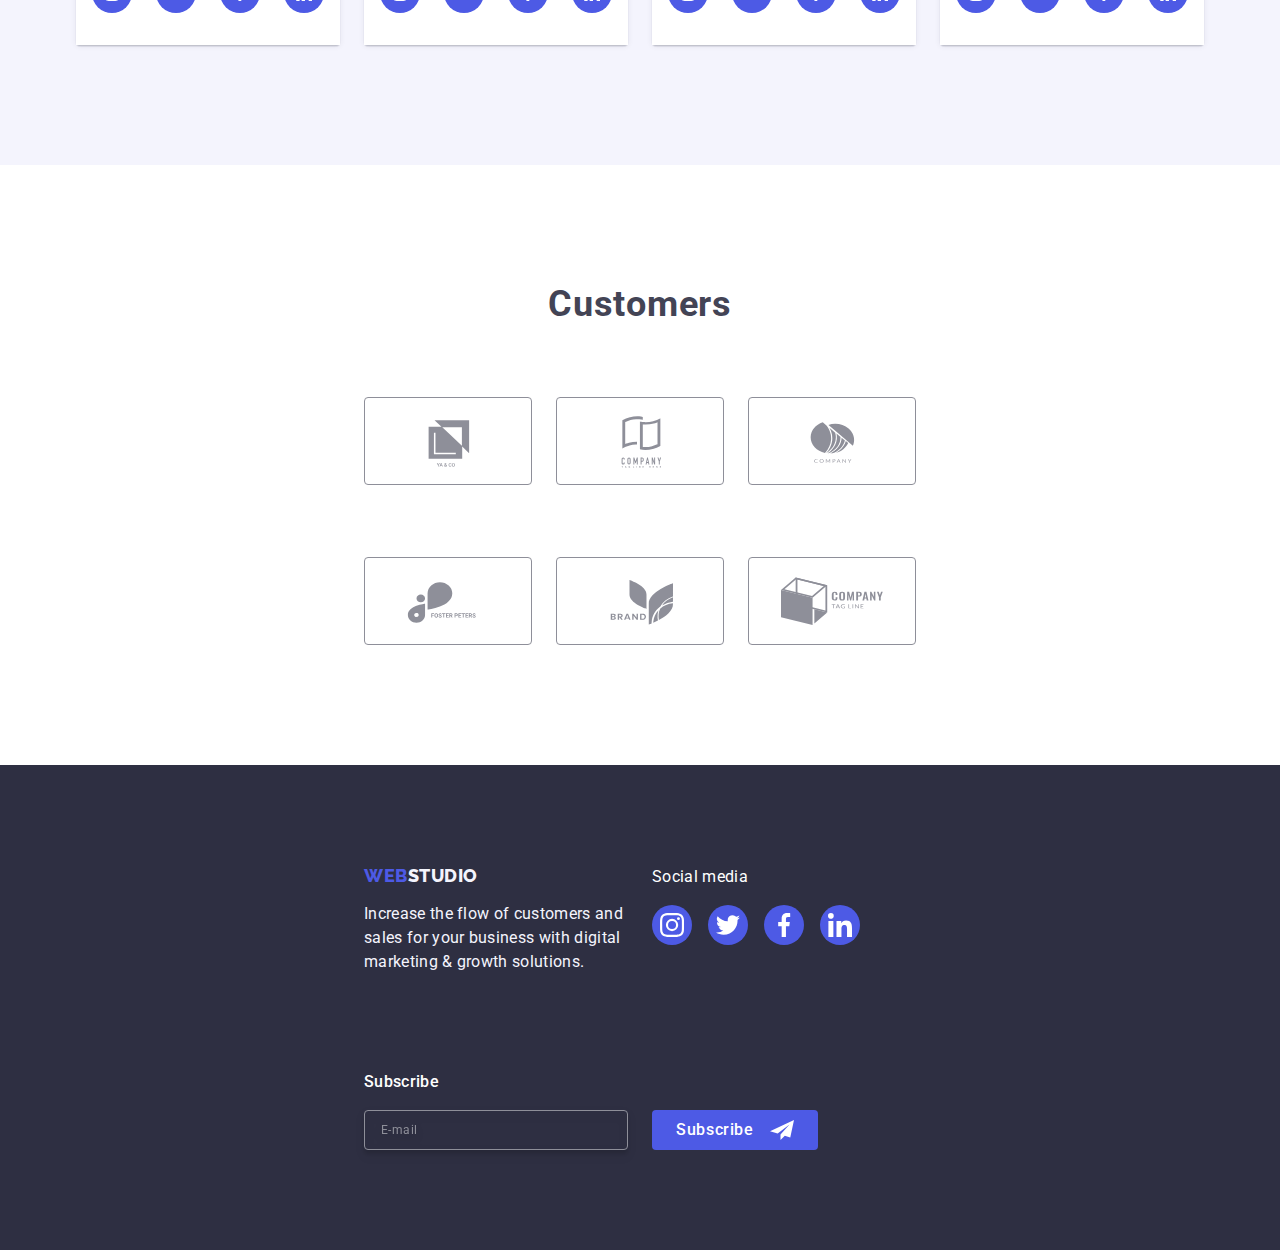
==== commit 58cf3adf: "done desktop version without modal" ====
--- a/index.html
+++ b/index.html
@@ -37,7 +37,9 @@
                 >Portfolio</a
               >
             </li>
-            <li><a class="nav-item link p-style" href="">Contacts</a></li>
+            <li>
+              <a class="nav-item link p-style" href="">Contacts</a>
+            </li>
           </ul>
           <button
             class="menu-toggle js-open-menu burger-btn"
--- a/css/styles.css
+++ b/css/styles.css
@@ -112,6 +112,9 @@
     padding: 0;
     margin: 0;
     list-style: none;
+    @media screen and (min-width: 768px) {
+            gap: 40px;
+    }
 }
 
 @media (max-width: 767px) {
@@ -124,11 +127,16 @@
     padding: 10px;
     color: inherit;
     text-decoration: none;
+    @media screen and (min-width: 768px) {
+        padding: 0;
+    }
 }
 
 .menu .link:hover,
 .menu .link:focus {
-    text-decoration: underline;
+    @media screen and (max-width: 767px) {
+        text-decoration: underline;
+    }
 }
 
 .menu-toggle {
@@ -159,7 +167,7 @@
     top: 0;
     left: 0;
     width: 100vw;
-    height: 100vh;
+    height: 100%;
     padding: 32px 32px 60px;
     background-color: var(--white-background);
     z-index: 999;
@@ -271,40 +279,52 @@
     @media screen and (max-width: 767px) {
     overflow: hidden;
     }
-}
-
-@media (min-device-pixel-ratio: 1),
-(min-resolution: 96dpi),
-(min-resolution: 1dppx) and (max-width: 767px) {
+    @media screen and (min-width: 1440px) {
+        margin-bottom: 120px;
+    }
+}
+
+@media (max-width: 767px) {
     .hero {
         background-image: linear-gradient(rgba(46, 47, 66, 0.7), rgba(46, 47, 66, 0.7)), url(../images/mobile-bg@1x.jpg);
-    }
-}
-
-@media (min-device-pixel-ratio: 1),
-(min-resolution: 96dpi),
-(min-resolution: 1dppx) and (min-width: 768px) and (max-width: 1439px) {
+        height: 432px;
+    }
+    @media (min-device-pixel-ratio: 2),
+    (min-resolution: 192dpi),
+    (min-resolution: 2dppx) {
+        .hero {
+            background-image: linear-gradient(rgba(46, 47, 66, 0.7), rgba(46, 47, 66, 0.7)), url(../images/mobile-bg@2x.jpg);
+        }
+}
+}
+
+@media (min-width: 768px) {
     .hero {
         background-image: linear-gradient(rgba(46, 47, 66, 0.7), rgba(46, 47, 66, 0.7)), url(../images/tablet-bg@1x.jpg);
         height: 436px;
     }
-}
-
-@media (min-device-pixel-ratio: 2),
-(min-resolution: 192dpi),
-(min-resolution: 2dppx) and (max-width: 767px){
-    .hero {
-        background-image: linear-gradient(rgba(46, 47, 66, 0.7), rgba(46, 47, 66, 0.7)), url(../images/mobile-bg@2x.jpg);
-    }
-}
-
-@media (min-device-pixel-ratio: 2),
-(min-resolution: 192dpi),
-(min-resolution: 2dppx) and (min-width: 768px) and (max-width: 1439px) {
+
+    @media (min-device-pixel-ratio: 2),
+    (min-resolution: 192dpi),
+    (min-resolution: 2dppx){
     .hero {
         background-image: linear-gradient(rgba(46, 47, 66, 0.7), rgba(46, 47, 66, 0.7)), url(../images/tablet-bg@2x.jpg);
-        height: 436px;
-    }
+    }
+}
+}
+
+@media (min-width: 1440px) {
+    .hero {
+        background-image: linear-gradient(rgba(46, 47, 66, 0.7), rgba(46, 47, 66, 0.7)), url(../images/desktop-bg@1x.jpg);
+        height: 600px;
+    }
+    @media (min-device-pixel-ratio: 2),
+    (min-resolution: 192dpi),
+    (min-resolution: 2dppx) {
+    .hero {
+        background-image: linear-gradient(rgba(46, 47, 66, 0.7), rgba(46, 47, 66, 0.7)), url(../images/desktop-bg@2x.jpg);
+    }
+}
 }
 
 .main-title {
@@ -328,6 +348,9 @@
         line-height: 60px;
         letter-spacing: 1.12px;
     }
+    @media screen and (min-width: 1440px) {
+        padding-top: 188px;
+    }
 }
 
 .main-navigation{
@@ -370,6 +393,17 @@
 
 .main-navigation .menu .current-page {
     color: var(--pressed-state);
+}
+
+.nav-item:hover::after {
+    content: "";
+    width: 100%;
+    height: 4px;
+    border-radius: 2px;
+    background-color: var(--pressed-state);
+    position: absolute;
+    bottom: -28px;
+    left: 0;
 }
 
 .nav-item.current-page::after {
@@ -379,7 +413,7 @@
     border-radius: 2px;
     background-color: var(--pressed-state);
     position: absolute;
-    bottom: -17px;
+    bottom: -28px;
     left: 0;
 }
 
@@ -395,7 +429,12 @@
 
 .nav-address-list{
     display: flex;
-    flex-direction: column;
+    @media screen and (max-width: 1439px) {
+        flex-direction: column;
+    }
+    @media screen and (min-width: 1440px) {
+        gap: 40px;
+    }
     align-items: center;
 }
 
@@ -417,6 +456,13 @@
     transition: background-color 250ms cubic-bezier(0.4, 0, 0.2, 1);
 }
 
+.main-btn:hover,
+.main-btn:focus {
+    background-color: var(--pressed-state);
+    transition-duration: .25s;
+    transition-timing-function: cubic-bezier(0.4, 0, 0.2, 1);
+}
+
 @media screen and (max-width: 1439px) {
     .main-icon{
         display: none;
@@ -431,18 +477,23 @@
     @media screen and (max-width: 767px) {
         gap: 72px;
     }
+    @media screen and (min-width: 1440px) {
+        flex-wrap: nowrap;
+    }
 }
 
 .card-main {
-    @media screen and (min-width: 768px) {
-
-    display: flex;
-    flex-direction: row;
+    display: flex;
+    @media screen and (min-width: 768px) and (max-width: 1439px) {
     flex-wrap: wrap;
-    width: calc((100% - 56px) / 2);
+    width: 356px;
     }
     @media screen and (max-width: 767px) {
         width: 100%;
+    flex-direction: column;
+    }
+    @media screen and (min-width: 1440px) {
+        flex-direction: column;
     }
 }
 
@@ -452,18 +503,55 @@
     line-height: 40px;
     letter-spacing: 0.72px;
     text-transform: capitalize;
-    text-align: center;
     margin: 0 0 8px;
     font-variant: var(--dark);
 }
 
+.cards-main {
+    display: flex;
+    justify-content: space-between;
+    gap: 24px;
+    @media screen and (max-width: 767px) {
+        flex-direction: column;
+        gap: 72px;
+    }
+    @media screen and (min-width: 768px) and (max-width: 1439px) {
+    flex-wrap: wrap;
+    }
+}
+
+.card-main-title {
+    font-size: 20px;
+    font-weight: 500;
+    line-height: 1.2;
+    letter-spacing: 0.02em;
+    color: var(--dark);
+    margin: 0 0 8px;
+    @media screen and (max-width: 1439px) {
+        font-size: 36px;
+        font-weight: 700;
+        line-height: 40px;
+        letter-spacing: 0.72px;
+        text-align: center;
+    }
+}
+
 .main-description {
     @media screen and (max-width: 1439px) {
-    margin: 0 auto 96px;
-    }
+        font-size: 16px;
+        font-weight: 500;
+        line-height: 24px;
+        letter-spacing: 0.32px;
+        }
     @media screen and (min-width: 768px) and (max-width: 1439px) {
-    padding: 0 16px;
-    }
+        padding-left: 16px;
+        padding-right: 16px;
+    }
+    padding-bottom: 120px;
+}
+
+.card-main-description {
+    margin: 0;
 }
 
 .card-main-description {
@@ -476,9 +564,29 @@
     }
 }
 
+.main-icon {
+    display: flex;
+    justify-content: center;
+    align-items: center;
+    background-color: var(--light);
+    padding: 24px;
+    margin-bottom: 8px;
+    border-radius: 4px;
+    @media screen and (max-width: 1439px) {
+        display: none;
+    }
+}
+
+.main-icon svg {
+    display: block;
+}
+
 .main-work{
     @media screen and (max-width: 1439px) {
         display: none;
+    }
+    @media screen and (min-width: 1440px) {
+        margin-bottom: 120px;
     }
 }
 
@@ -593,6 +701,11 @@
         margin: 0 auto;
         gap: 72px 24px;
     }
+    @media screen and (min-width: 1440px) {
+        justify-content: center;
+        margin: 0 auto;
+        gap: 24px;
+    }
 }
 
 @media screen and (max-width: 767px) {
@@ -611,7 +724,9 @@
     @media screen and (min-width: 768px) and (max-width: 1439px) {
         width: 168px;
     }
-    /* width: calc((100% - 120px) / 6); */
+    @media screen and (min-width: 1440px) {
+        width: calc((100% - 120px) / 6);
+    }
     height: 88px;
 }
 
@@ -661,6 +776,10 @@
         max-width: calc(168px * 3 + 48px);
         margin: 0 auto;
     }
+    @media screen and (min-width: 1440px) {
+        justify-content: center;
+        gap: 72px;
+    }
 }
 
 .footer-link {
@@ -674,11 +793,17 @@
     max-width: 264px;
     padding: 0;
     margin: 0;
+    @media screen and (min-width: 1440px) {
+        width: 264px;
+    }
 }
 
 .logo-white {
     color: var(--light);
     display: inline-block;
+    @media screen and (min-width: 1440px) {
+        display: inline;
+    }
 }
 
 .footer-social-media-container p{
@@ -696,6 +821,9 @@
     }
     @media screen and (min-width: 768px) and (max-width: 1439px) {
         margin-bottom: 72px;
+    }
+    @media screen and (min-width: 1440px) {
+        margin-right: 120px;
     }
 }
 
@@ -731,10 +859,19 @@
     fill: var(--white-background);
 }
 
+.footer-social-media-container{
+    @media screen and (min-width: 1440px) {
+        margin-right: 80px;        
+}
+}
+
 .footer-social-media-container p {
     @media screen and (max-width: 767px) {
         text-align: center;
         font-weight: 400;
+        margin-bottom: 16px;
+    }
+    @media screen and (min-width: 1440px) {
         margin-bottom: 16px;
     }
 }
@@ -789,7 +926,7 @@
     @media screen and (max-width: 767px) {
             width: 100%;
         }
-    @media screen and (min-width: 768px) and (max-width: 1439px) {
+    @media screen and (min-width: 768px){
         width: 264px;
         margin-right: 24px;
     }
@@ -1080,4 +1217,12 @@
 
 .textarea-container {
     margin-bottom: 16px;
+}
+
+.container {
+    @media screen and (min-width: 1440px){
+    max-width: 1158px;
+    margin: 0 auto;
+    padding: 0 15px;
+    }
 }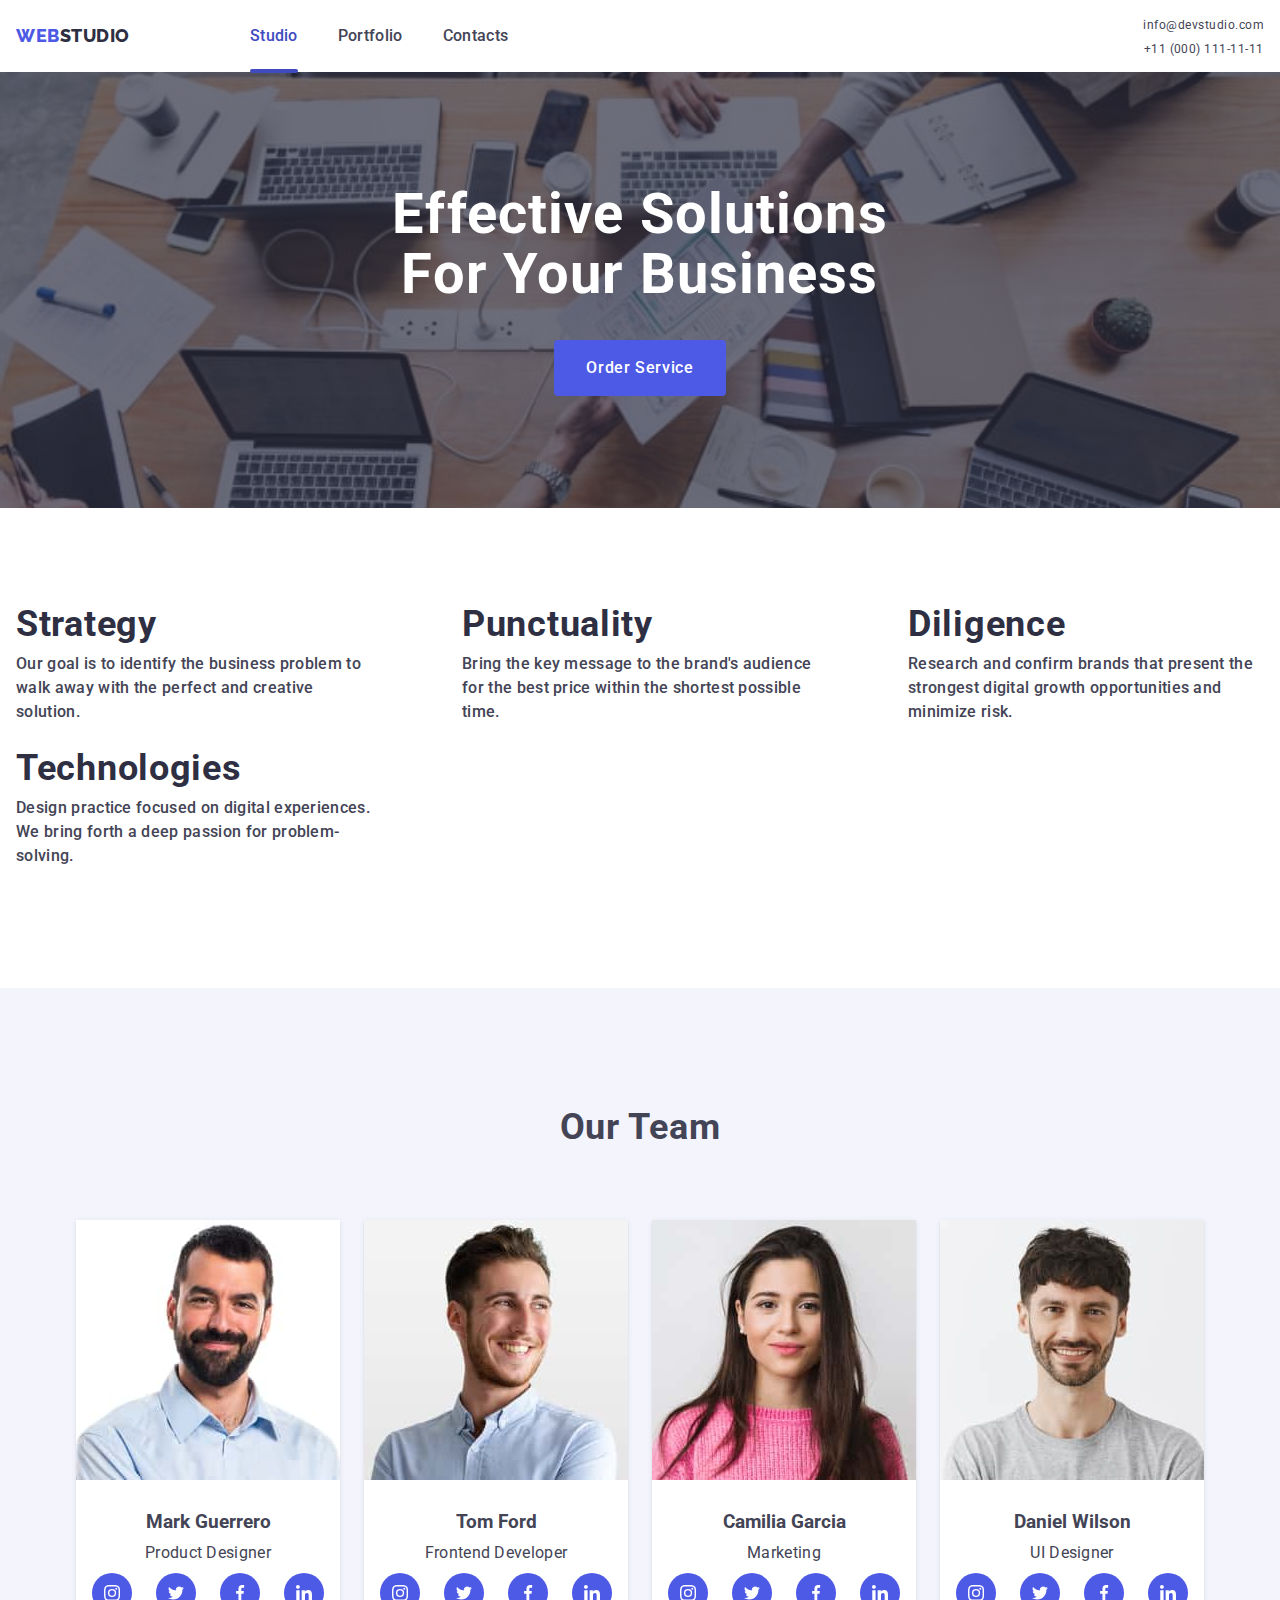
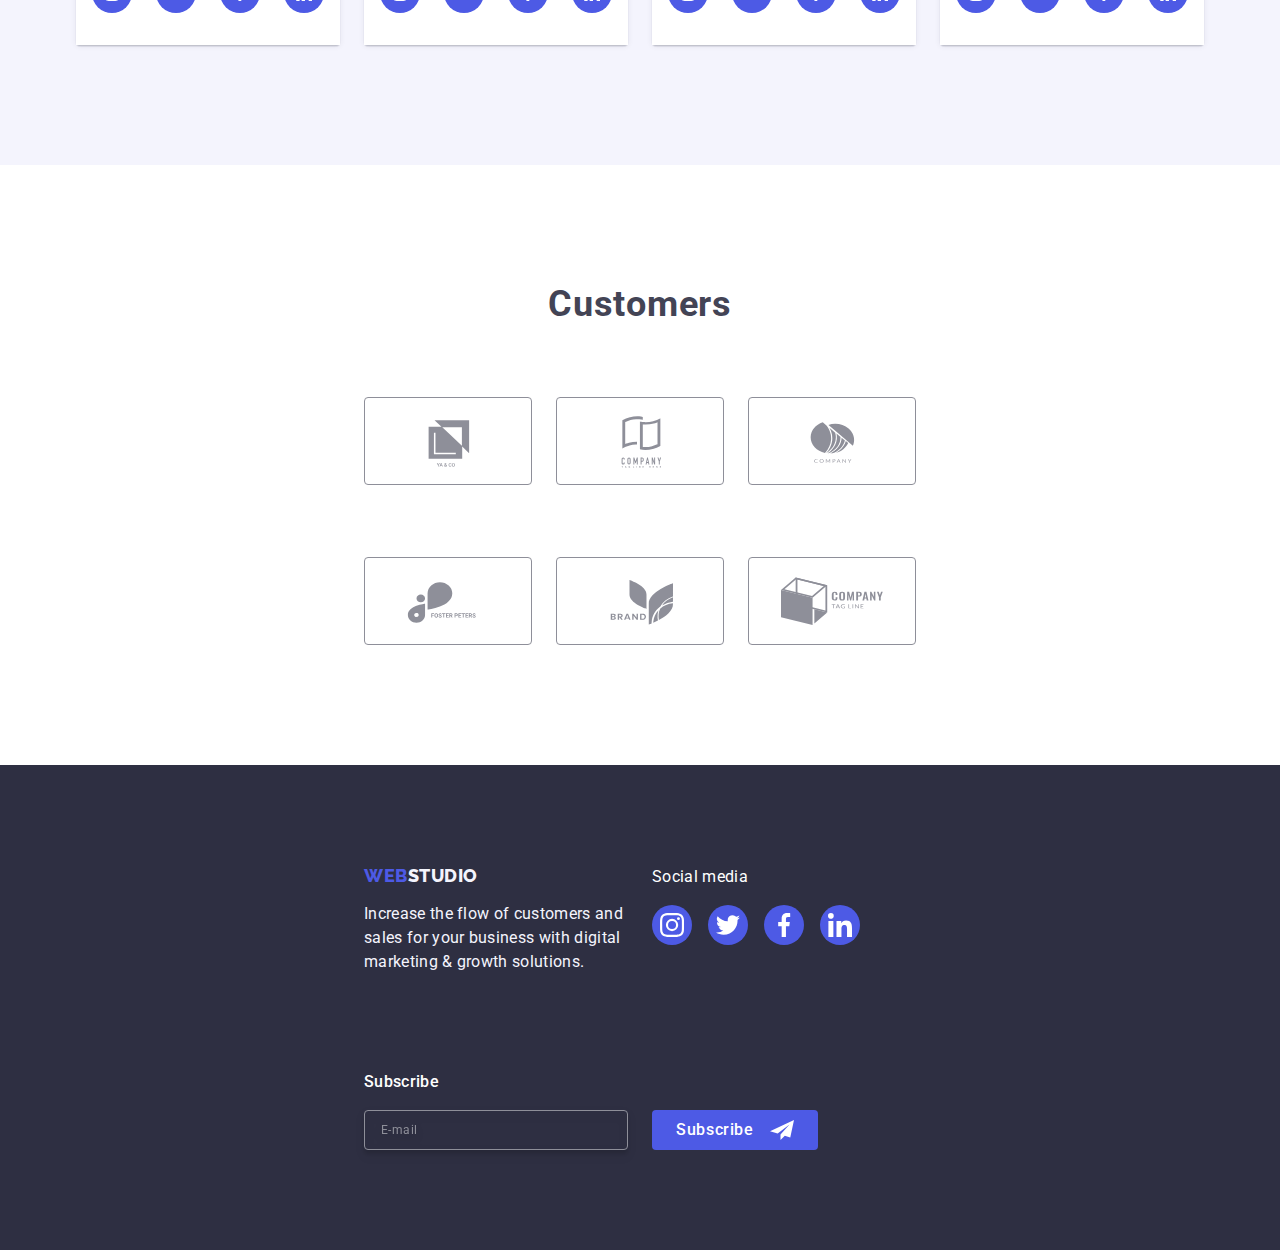
==== commit 3e5b5abe: "fixed" ====
--- a/index.html
+++ b/index.html
@@ -47,8 +47,8 @@
             aria-controls="mobile-menu"
           >
             <svg
-              width="24"
-              height="24"
+              width="32"
+              height="32"
               fill="currentColor"
               viewBox="0 0 20 20"
               xmlns="http://www.w3.org/2000/svg"
--- a/css/styles.css
+++ b/css/styles.css
@@ -276,10 +276,14 @@
     background-repeat: no-repeat;
     margin: 0 auto 96px;
     padding-bottom: 112px;
-    @media screen and (max-width: 767px) {
+    @media screen and (max-width: 1439px) {
     overflow: hidden;
-    }
-    @media screen and (min-width: 1440px) {
+    padding-top: 112px;
+    padding-bottom: 112px;
+    }
+    @media screen and (min-width: 1440px) {
+        padding-top: 188px;
+        padding-bottom: 188px;
         margin-bottom: 120px;
     }
 }
@@ -328,7 +332,6 @@
 }
 
 .main-title {
-    padding-top: 112px;
     color: var(--white-background);
     margin: 0 auto;
     text-transform: capitalize;
@@ -347,9 +350,10 @@
         text-align: center;
         line-height: 60px;
         letter-spacing: 1.12px;
-    }
-    @media screen and (min-width: 1440px) {
-        padding-top: 188px;
+        margin-bottom: 48px;
+    }
+    @media screen and (min-width: 768px)  and (max-width: 1439px){
+        margin-bottom: 36px;
     }
 }
 
@@ -358,6 +362,7 @@
         width: 100%;
         display: flex;
         justify-content: space-between;
+        align-items: center;
     }
     @media screen and (min-width: 768px) {
         display: flex;
@@ -382,6 +387,9 @@
     line-height: 14px;
     letter-spacing: 0.48px;
     transition: color 250ms cubic-bezier(0.4, 0, 0.2, 1);
+    @media screen and (min-width: 1440px) {
+        font-size: 16px;
+    }
 }
 
 .nav-item:hover,
@@ -550,17 +558,13 @@
     padding-bottom: 120px;
 }
 
-.card-main-description {
-    margin: 0;
-}
-
-.card-main-description {
+p.card-main-description {
     margin: 0 auto;
     font-size: 16px;
     line-height: 24px;
     letter-spacing: 0.32px;
     @media screen and (max-width: 767px) {
-        text-align: center;
+        width: calc(100vw - 32px);
     }
 }
 
@@ -1008,13 +1012,13 @@
 
 .modal {
     /* max-width: 408px; */
-    min-height: 584px; 
+    max-height: 584px; 
     background-color: #FCFCFC;
     box-shadow: 0px 1px 1px rgba(0, 0, 0, 0.14), 0px 1px 3px rgba(0, 0, 0, 0.12), 0px 2px 1px rgba(0, 0, 0, 0.2);
     border-radius: 4px;
 
     position: absolute;
-    top: 50%;
+    top: 47%;
     left: 50%;
     transform: translate(-50%, -50%);
     padding: 72px 24px 24px 24px;
@@ -1023,6 +1027,9 @@
 
         @media screen and (max-width: 767px) {
             min-width: calc( 100vw - 18px * 2);
+        }
+        @media screen and (min-width: 768px) {
+            width: 408px;
         }
 }
 
@@ -1148,7 +1155,8 @@
     font-size: 12px;
     line-height: 1.17;
     letter-spacing: 0.04em;
-    color: var(--dark);
+    color: var(--subtle-text);
+    cursor: pointer;
 }
 
 .modal-checkbox-icon {
